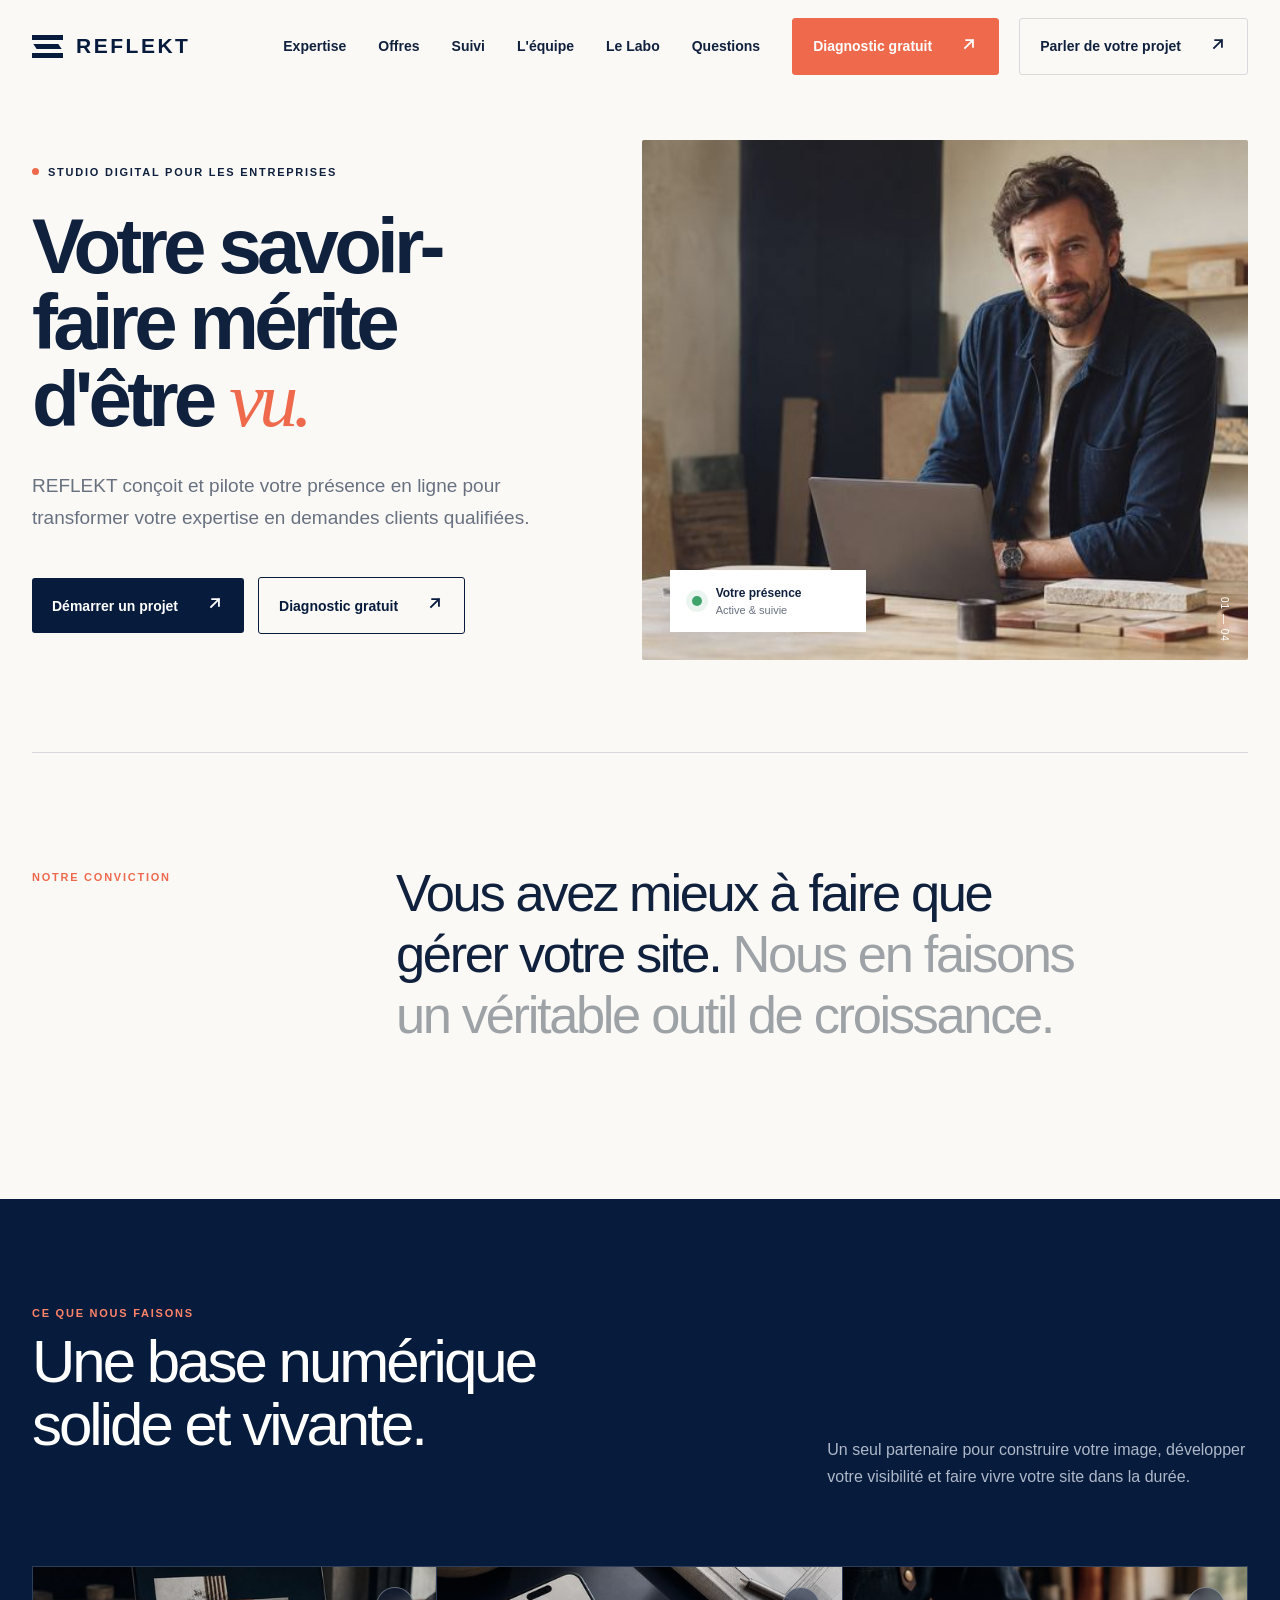
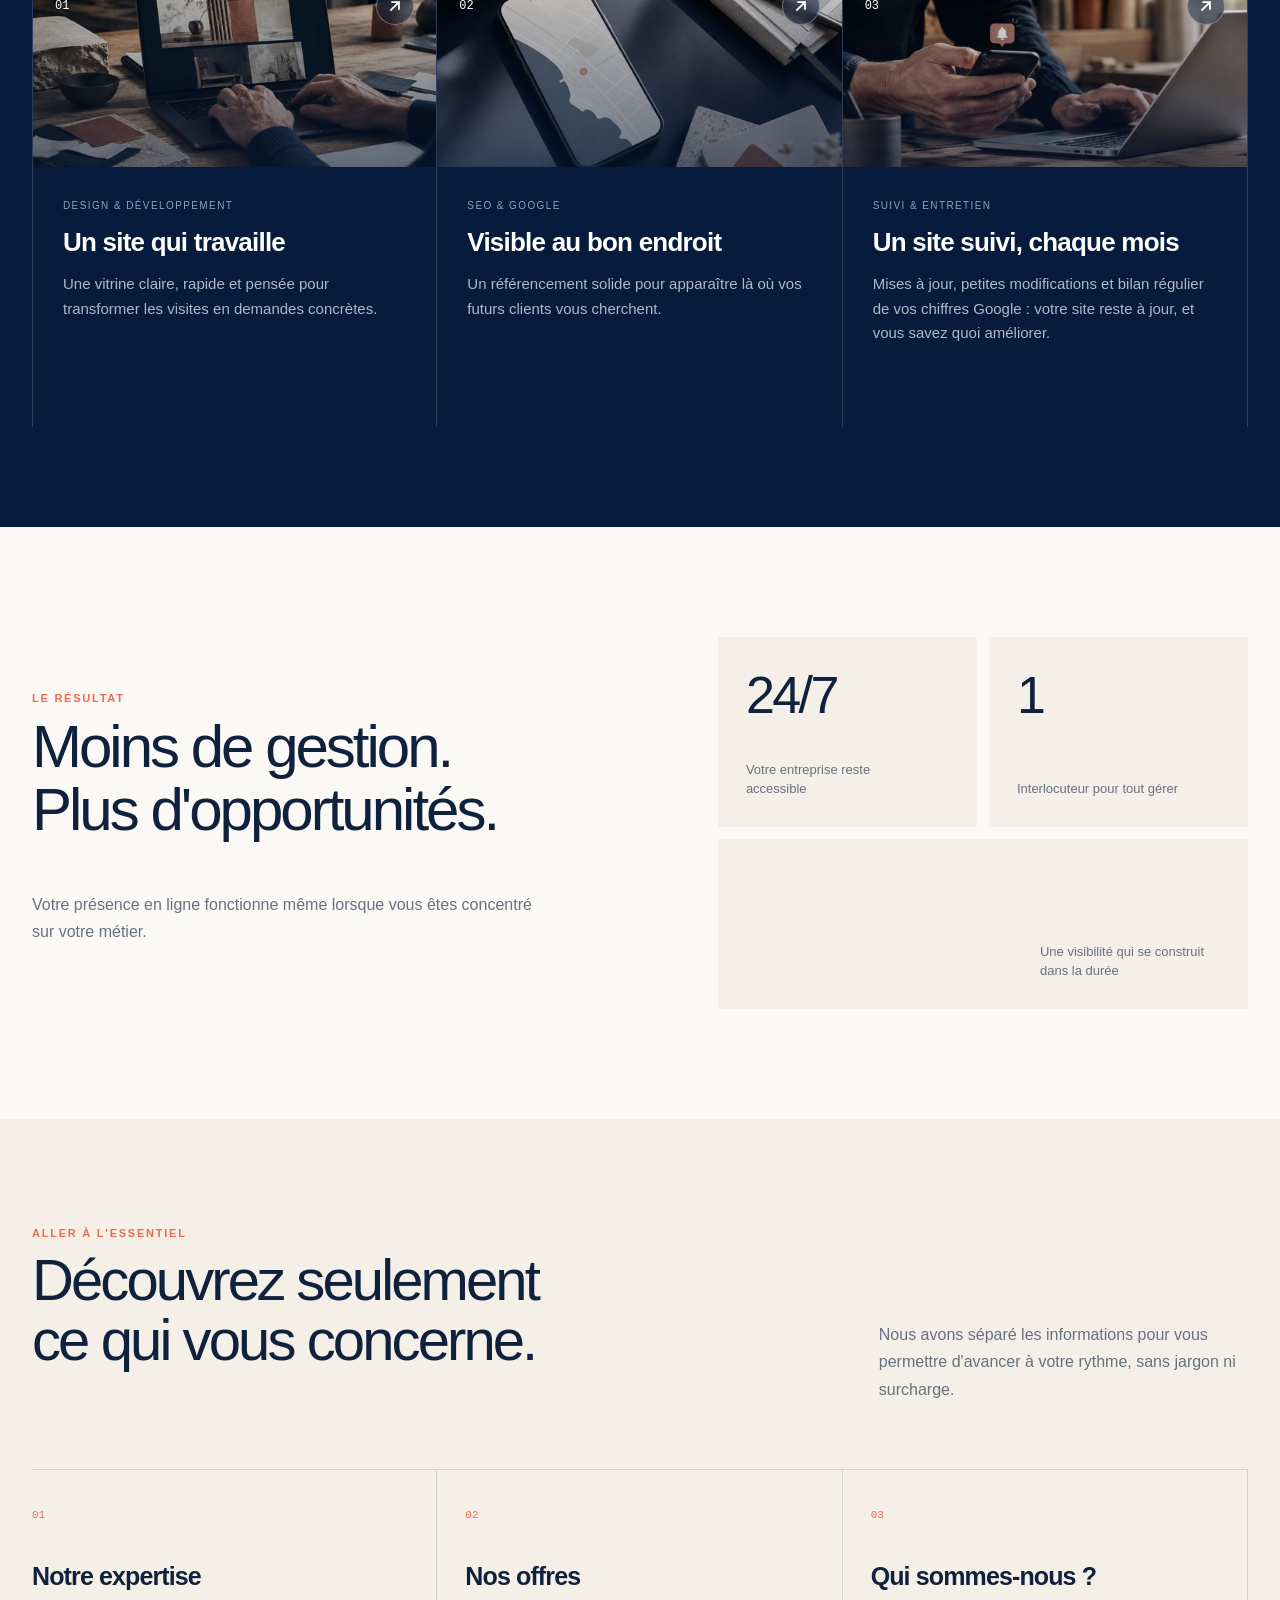
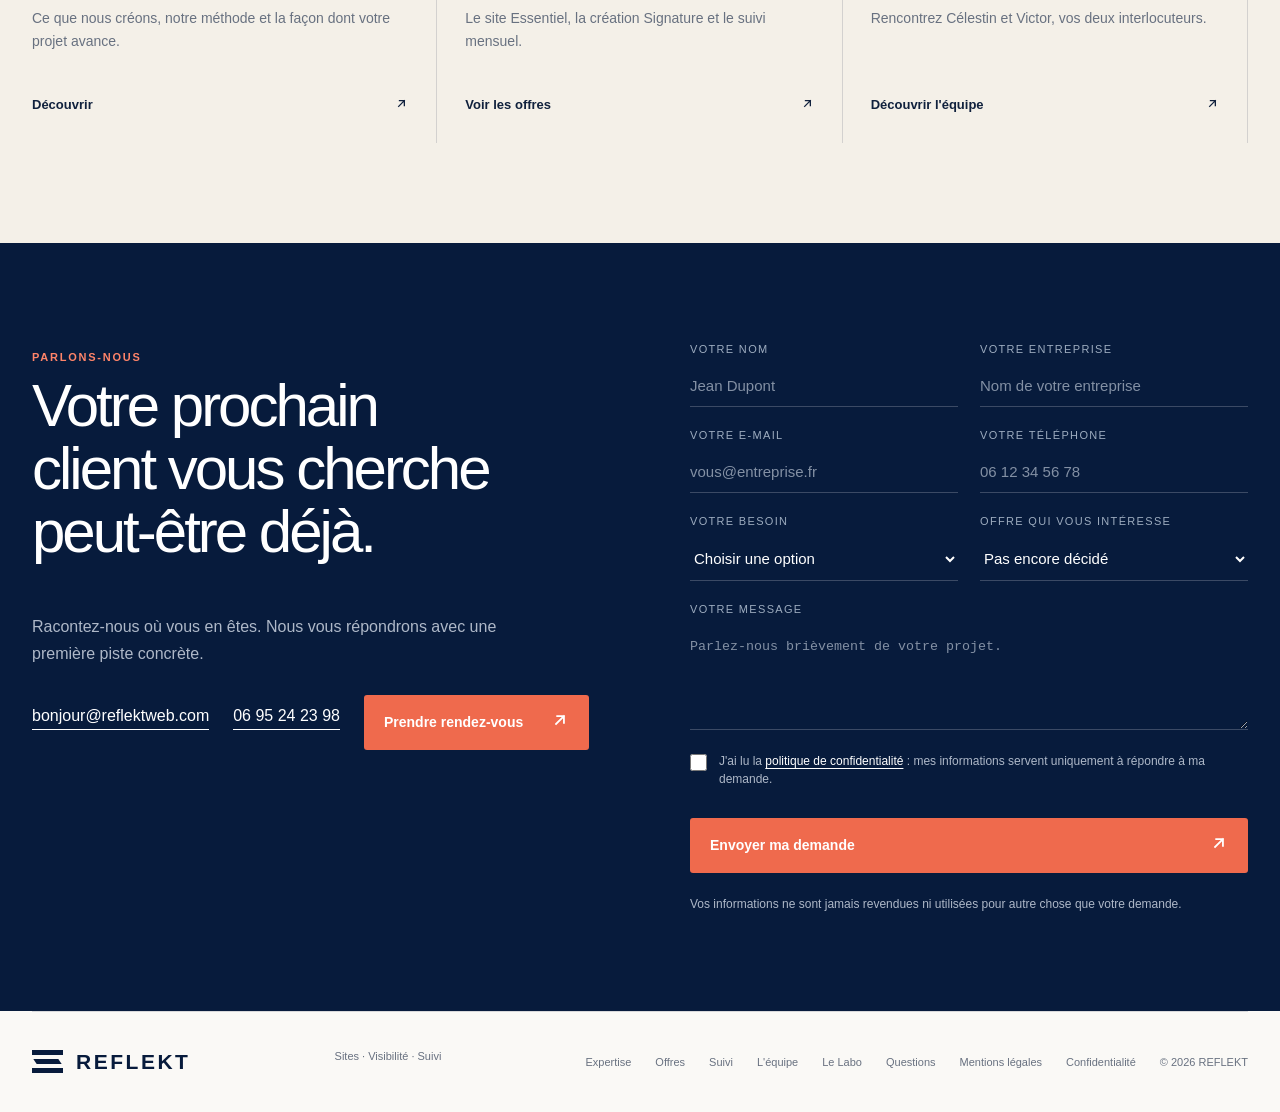
==== index.html @ f1081833 "Add files via upload" ====
<!doctype html>
<html lang="fr">
<head>
<meta charset="utf-8">
<meta name="viewport" content="width=device-width,initial-scale=1,viewport-fit=cover">
<title>Création de site internet et visibilité Google · Reflekt</title>
<meta name="description" content="Création de site internet près de Lyon et partout en France : un site clair, visible sur Google et suivi chaque mois par Reflekt.">
<meta name="robots" content="index, follow">
<link rel="canonical" href="https://reflektweb.com/">
<meta name="theme-color" content="#071b3c">
<link rel="icon" type="image/png" sizes="32x32" href="/favicon-32.png">
<link rel="icon" type="image/png" sizes="48x48" href="/favicon-48.png">
<link rel="icon" type="image/png" sizes="192x192" href="/favicon-192.png">
<link rel="shortcut icon" href="/favicon.ico">
<link rel="apple-touch-icon" sizes="180x180" href="/apple-touch-icon.png">
<meta property="og:type" content="website">
<meta property="og:site_name" content="Reflekt">
<meta property="og:locale" content="fr_FR">
<meta property="og:url" content="https://reflektweb.com/">
<meta property="og:title" content="Création de site internet et visibilité Google · Reflekt">
<meta property="og:description" content="Création de site internet près de Lyon et partout en France : un site clair, visible sur Google et suivi chaque mois par Reflekt.">
<meta name="twitter:card" content="summary">
<meta name="twitter:title" content="Création de site internet et visibilité Google · Reflekt">
<meta name="twitter:description" content="Création de site internet près de Lyon et partout en France : un site clair, visible sur Google et suivi chaque mois par Reflekt.">
<script type="application/ld+json">{"@context": "https://schema.org", "@type": "ProfessionalService", "@id": "https://reflektweb.com/#reflekt", "name": "Reflekt", "url": "https://reflektweb.com/", "email": "bonjour@reflektweb.com", "telephone": "+33 6 95 24 23 98", "description": "Création de site internet près de Lyon et partout en France : un site clair, visible sur Google et suivi chaque mois par Reflekt.", "inLanguage": "fr-FR", "areaServed": [{"@type": "City", "name": "Lyon"}, {"@type": "AdministrativeArea", "name": "Auvergne-Rhône-Alpes"}, {"@type": "Country", "name": "France"}], "founder": [{"@type": "Person", "name": "Célestin Guitard"}, {"@type": "Person", "name": "Victor Gosselin"}], "hasOfferCatalog": {"@type": "OfferCatalog", "name": "Offres Reflekt", "itemListElement": [{"@type": "Offer", "name": "Site Essentiel", "description": "Site vitrine jusqu'à 5 pages", "priceSpecification": {"@type": "PriceSpecification", "price": 990, "priceCurrency": "EUR", "valueAddedTaxIncluded": false}}, {"@type": "Offer", "name": "Site Signature", "description": "Site sur mesure, sur devis", "priceSpecification": {"@type": "PriceSpecification", "minPrice": 1200, "priceCurrency": "EUR", "valueAddedTaxIncluded": false}}, {"@type": "Offer", "name": "Suivi Technique", "priceSpecification": {"@type": "UnitPriceSpecification", "price": 39, "priceCurrency": "EUR", "unitText": "mois", "valueAddedTaxIncluded": false}}, {"@type": "Offer", "name": "Suivi Technique (annuel)", "priceSpecification": {"@type": "UnitPriceSpecification", "price": 360, "priceCurrency": "EUR", "unitText": "an", "valueAddedTaxIncluded": false}}, {"@type": "Offer", "name": "Suivi Pilotage", "priceSpecification": {"@type": "UnitPriceSpecification", "price": 89, "priceCurrency": "EUR", "unitText": "mois", "valueAddedTaxIncluded": false}}, {"@type": "Offer", "name": "Suivi Pilotage (annuel)", "priceSpecification": {"@type": "UnitPriceSpecification", "price": 900, "priceCurrency": "EUR", "unitText": "an", "valueAddedTaxIncluded": false}}, {"@type": "Offer", "name": "Suivi Croissance", "priceSpecification": {"@type": "UnitPriceSpecification", "price": 179, "priceCurrency": "EUR", "unitText": "mois", "valueAddedTaxIncluded": false}}, {"@type": "Offer", "name": "Suivi Croissance (annuel)", "priceSpecification": {"@type": "UnitPriceSpecification", "price": 1800, "priceCurrency": "EUR", "unitText": "an", "valueAddedTaxIncluded": false}}]}}</script>
<link rel="stylesheet" href="assets/site.css">
</head>
<body data-page="accueil">
<div id="app">
<nav class="nav shell entrance-nav" aria-label="Navigation principale">
  <a class="brand" href="/" aria-label="REFLEKT, accueil"><span class="brand-mark" aria-hidden="true"><i></i><i></i><i></i></span><span>REFLEKT</span></a>
  <button class="menu-button" id="menuBtn" aria-expanded="false" aria-label="Ouvrir le menu"><span></span><span></span></button>
  <div class="nav-links" id="navLinks">
    <a href="/expertise/" data-page="expertise">Expertise</a><a href="/offres/" data-page="offres">Offres</a><a href="/suivi/" data-page="suivi">Suivi</a><a href="/equipe/" data-page="equipe">L'équipe</a><a href="/labo/" data-page="labo">Le Labo</a><a href="/questions/" data-page="questions">Questions</a>
    <a href="/?offre=diagnostic&amp;depuis=accueil#contact" class="nav-cta nav-diag" data-page="accueil" data-scroll="contact" data-offer="diagnostic">Diagnostic gratuit <span><svg class="ico-arrow" viewBox="0 0 16 16" width="1em" height="1em" aria-hidden="true" focusable="false"><path d="M4.5 11.5L11.5 4.5M5.5 4.5h6v6" fill="none" stroke="currentColor" stroke-width="1.6" stroke-linecap="square"/></svg></span></a><a href="#contact" class="nav-cta" data-page="accueil" data-scroll="contact">Parler de votre projet <span><svg class="ico-arrow" viewBox="0 0 16 16" width="1em" height="1em" aria-hidden="true" focusable="false"><path d="M4.5 11.5L11.5 4.5M5.5 4.5h6v6" fill="none" stroke="currentColor" stroke-width="1.6" stroke-linecap="square"/></svg></span></a>
  </div>
</nav>

<main class="page active" id="page-accueil">
  <header class="hero shell entrance-hero" id="top">
    <div class="hero-copy"><p class="eyebrow"><span></span> Studio digital pour les entreprises</p><h1>Votre savoir-faire mérite d'être <em>vu.</em></h1><p class="hero-lead">REFLEKT conçoit et pilote votre présence en ligne pour transformer votre expertise en demandes clients qualifiées.</p><div class="hero-actions"><a href="#contact" class="button primary" data-page="accueil" data-scroll="contact">Démarrer un projet <span><svg class="ico-arrow" viewBox="0 0 16 16" width="1em" height="1em" aria-hidden="true" focusable="false"><path d="M4.5 11.5L11.5 4.5M5.5 4.5h6v6" fill="none" stroke="currentColor" stroke-width="1.6" stroke-linecap="square"/></svg></span></a><a href="/?offre=diagnostic&amp;depuis=accueil#contact" class="button outline-button diag-btn" data-page="accueil" data-scroll="contact" data-offer="diagnostic">Diagnostic gratuit <span><svg class="ico-arrow" viewBox="0 0 16 16" width="1em" height="1em" aria-hidden="true" focusable="false"><path d="M4.5 11.5L11.5 4.5M5.5 4.5h6v6" fill="none" stroke="currentColor" stroke-width="1.6" stroke-linecap="square"/></svg></span></a></div></div>
    <div class="hero-visual"><img fetchpriority="high" decoding="async" src="assets/img/entrepreneur-dans-son-atelier-accompagne-par-reflekt.jpg" alt="Entrepreneur dans son atelier, accompagné par REFLEKT"/><div class="hero-card"><span class="pulse"></span><div><b>Votre présence</b><small>Active &amp; suivie</small></div></div><div class="hero-index">01 — 04</div></div>
  </header>
  <section class="statement shell scroll-reveal"><p class="section-label">Notre conviction</p><h2>Vous avez mieux à faire que gérer votre site. <span>Nous en faisons un véritable outil de croissance.</span></h2></section>
  <section class="services scroll-reveal" id="services"><div class="shell"><div class="section-head"><div><p class="section-label light">Ce que nous faisons</p><h2>Une base numérique<br/>solide et vivante.</h2></div><p>Un seul partenaire pour construire votre image, développer votre visibilité et faire vivre votre site dans la durée.</p></div><div class="service-grid">
    <article class="service-card"><div class="service-image"><img loading="lazy" decoding="async" src="assets/img/conception-d-un-site-sur-mesure-dans-un-atelier.jpg" alt="Conception d'un site sur mesure dans un atelier"/><div class="service-top"><span>01</span><span class="round-arrow"><svg class="ico-arrow" viewBox="0 0 16 16" width="1em" height="1em" aria-hidden="true" focusable="false"><path d="M4.5 11.5L11.5 4.5M5.5 4.5h6v6" fill="none" stroke="currentColor" stroke-width="1.6" stroke-linecap="square"/></svg></span></div></div><div class="service-copy"><small>Design &amp; développement</small><h3>Un site qui travaille</h3><p>Une vitrine claire, rapide et pensée pour transformer les visites en demandes concrètes.</p></div></article>
    <article class="service-card"><div class="service-image"><img loading="lazy" decoding="async" src="assets/img/referencement-sur-google.jpg" alt="Référencement sur Google"/><div class="service-top"><span>02</span><span class="round-arrow"><svg class="ico-arrow" viewBox="0 0 16 16" width="1em" height="1em" aria-hidden="true" focusable="false"><path d="M4.5 11.5L11.5 4.5M5.5 4.5h6v6" fill="none" stroke="currentColor" stroke-width="1.6" stroke-linecap="square"/></svg></span></div></div><div class="service-copy"><small>SEO &amp; Google</small><h3>Visible au bon endroit</h3><p>Un référencement solide pour apparaître là où vos futurs clients vous cherchent.</p></div></article>
    <article class="service-card"><div class="service-image"><img loading="lazy" decoding="async" src="assets/img/notification-d-une-nouvelle-demande-client.jpg" alt="Notification d'une nouvelle demande client"/><div class="service-top"><span>03</span><span class="round-arrow"><svg class="ico-arrow" viewBox="0 0 16 16" width="1em" height="1em" aria-hidden="true" focusable="false"><path d="M4.5 11.5L11.5 4.5M5.5 4.5h6v6" fill="none" stroke="currentColor" stroke-width="1.6" stroke-linecap="square"/></svg></span></div></div><div class="service-copy"><small>Suivi &amp; entretien</small><h3>Un site suivi, chaque mois</h3><p>Mises à jour, petites modifications et bilan régulier de vos chiffres Google : votre site reste à jour, et vous savez quoi améliorer.</p></div></article>
  </div></div></section>
  <section class="proof shell scroll-reveal" id="proof"><div class="proof-main"><p class="section-label">Le résultat</p><h2>Moins de gestion. Plus d'opportunités.</h2><p>Votre présence en ligne fonctionne même lorsque vous êtes concentré sur votre métier.</p></div><div class="metric-grid"><div class="metric"><strong id="metricHours">0/7</strong><span>Votre entreprise reste accessible</span></div><div class="metric"><strong id="metricContact">0</strong><span>Interlocuteur pour tout gérer</span></div><div class="metric wide"><div class="mini-chart"><i></i><i></i><i></i><i></i><i></i></div><span>Une visibilité qui se construit dans la durée</span></div></div></section>
  <section class="home-paths scroll-reveal"><div class="shell"><div class="home-paths-head"><div><p class="section-label">Aller à l'essentiel</p><h2>Découvrez seulement<br/>ce qui vous concerne.</h2></div><p>Nous avons séparé les informations pour vous permettre d'avancer à votre rythme, sans jargon ni surcharge.</p></div><div class="path-grid">
    <a href="/expertise/" data-page="expertise"><span>01</span><h3>Notre expertise</h3><p>Ce que nous créons, notre méthode et la façon dont votre projet avance.</p><b>Découvrir <i><svg class="ico-arrow" viewBox="0 0 16 16" width="1em" height="1em" aria-hidden="true" focusable="false"><path d="M4.5 11.5L11.5 4.5M5.5 4.5h6v6" fill="none" stroke="currentColor" stroke-width="1.6" stroke-linecap="square"/></svg></i></b></a>
    <a href="/offres/" data-page="offres"><span>02</span><h3>Nos offres</h3><p>Le site Essentiel, la création Signature et le suivi mensuel.</p><b>Voir les offres <i><svg class="ico-arrow" viewBox="0 0 16 16" width="1em" height="1em" aria-hidden="true" focusable="false"><path d="M4.5 11.5L11.5 4.5M5.5 4.5h6v6" fill="none" stroke="currentColor" stroke-width="1.6" stroke-linecap="square"/></svg></i></b></a>
    <a href="/equipe/" data-page="equipe"><span>03</span><h3>Qui sommes-nous ?</h3><p>Rencontrez Célestin et Victor, vos deux interlocuteurs.</p><b>Découvrir l'équipe <i><svg class="ico-arrow" viewBox="0 0 16 16" width="1em" height="1em" aria-hidden="true" focusable="false"><path d="M4.5 11.5L11.5 4.5M5.5 4.5h6v6" fill="none" stroke="currentColor" stroke-width="1.6" stroke-linecap="square"/></svg></i></b></a>
  </div></div></section>
  <section class="contact scroll-reveal" id="contact"><div class="shell contact-grid"><div><p class="section-label light">Parlons-nous</p><h2>Votre prochain client vous cherche peut-être déjà.</h2><p>Racontez-nous où vous en êtes. Nous vous répondrons avec une première piste concrète.</p><div class="contact-links"><a href="mailto:bonjour@reflektweb.com">bonjour@reflektweb.com</a><a href="tel:+33695242398">06 95 24 23 98</a><a class="button coral rdv-cta" href="https://calendar.app.google/qxSsvn8tFy2BhCz48" target="_blank" rel="noopener noreferrer">Prendre rendez-vous <span><svg class="ico-arrow" viewBox="0 0 16 16" width="1em" height="1em" aria-hidden="true" focusable="false"><path d="M4.5 11.5L11.5 4.5M5.5 4.5h6v6" fill="none" stroke="currentColor" stroke-width="1.6" stroke-linecap="square"/></svg></span></a></div></div><div id="contactFormWrap"><form id="contactForm"><p class="offer-picked" id="offerPicked" hidden></p><label>Votre nom<input required name="name" autocomplete="name" placeholder="Jean Dupont"/></label><label>Votre entreprise<input required name="company" autocomplete="organization" placeholder="Nom de votre entreprise"/></label><label>Votre e-mail<input required type="email" name="email" autocomplete="email" placeholder="vous@entreprise.fr"/></label><label>Votre téléphone<input required type="tel" name="phone" autocomplete="tel" placeholder="06 12 34 56 78"/></label><label>Votre besoin<select required name="need"><option value="" disabled selected>Choisir une option</option><option>Diagnostic gratuit de ma visibilité</option><option>Créer mon site</option><option>Améliorer ma visibilité et faire suivre mon site</option><option>Repenser l'ensemble</option></select></label><label>Offre qui vous intéresse<select name="offer" id="offerSelect"><option value="">Pas encore décidé</option><optgroup label="Gratuit"><option value="diagnostic">Diagnostic gratuit de visibilité</option></optgroup><optgroup label="Création de site"><option value="essentiel">Site Essentiel · 990 € HT</option><option value="signature">Site Signature · sur devis</option></optgroup><optgroup label="Suivi mensuel"><option value="technique">Suivi Technique · 30 € HT/mois en annuel ou 39 €/mois</option><option value="pilotage">Suivi Pilotage · 75 € HT/mois en annuel ou 89 €/mois</option><option value="croissance">Suivi Croissance · 150 € HT/mois en annuel ou 179 €/mois</option></optgroup></select></label><input type="hidden" name="offer_clicked" id="offerClicked" value=""/><input type="hidden" name="offer_clicked_page" id="offerClickedPage" value=""/><input type="hidden" name="offer_source" id="offerSource" value="aucune"/><label class="message-field">Votre message<textarea required name="message" rows="4" placeholder="Parlez-nous brièvement de votre projet."></textarea></label><label class="hp-field" aria-hidden="true">Ne pas remplir<input type="text" name="website" tabindex="-1" autocomplete="off"/></label><label class="consent-field"><input required type="checkbox" name="consent" value="accepted"/><span>J'ai lu la <a href="/confidentialite/" data-page="confidentialite">politique de confidentialité</a> : mes informations servent uniquement à répondre à ma demande.</span></label><p class="form-error" id="formError" role="alert" hidden></p><button class="button coral" type="submit">Envoyer ma demande <span><svg class="ico-arrow" viewBox="0 0 16 16" width="1em" height="1em" aria-hidden="true" focusable="false"><path d="M4.5 11.5L11.5 4.5M5.5 4.5h6v6" fill="none" stroke="currentColor" stroke-width="1.6" stroke-linecap="square"/></svg></span></button><p class="form-privacy">Vos informations ne sont jamais revendues ni utilisées pour autre chose que votre demande.</p></form></div></div></section>
</main>

<footer class="footer shell">
  <a class="brand" href="/" style="cursor:pointer"><span class="brand-mark" aria-hidden="true"><i></i><i></i><i></i></span><span>REFLEKT</span></a>
  <p>Sites · Visibilité · Suivi</p>
  <div><a href="/expertise/" data-page="expertise">Expertise</a><a href="/offres/" data-page="offres">Offres</a><a href="/suivi/" data-page="suivi">Suivi</a><a href="/equipe/" data-page="equipe">L'équipe</a><a href="/labo/" data-page="labo">Le Labo</a><a href="/questions/" data-page="questions">Questions</a><a href="/mentions-legales/" data-page="mentions">Mentions légales</a><a href="/confidentialite/" data-page="confidentialite">Confidentialité</a><span>© 2026 REFLEKT</span></div>
</footer>
</div>
<script src="assets/site.js" defer></script>
</body>
</html>
---- assets/site.css ----
:root{--navy:#071b3c;--navy2:#0b244d;--ink:#10213d;--cream:#f4f0e8;--paper:#faf9f6;--coral:#ef6a4d;--line:rgba(7,27,60,.14);--muted:#687180}
*{box-sizing:border-box}
html{scroll-behavior:smooth}
body{margin:0;background:var(--paper);color:var(--ink);font-family:Arial,Helvetica,sans-serif}
a{color:inherit;text-decoration:none}
.shell{width:min(1240px,calc(100% - 64px));margin-inline:auto}
.page{display:none}
.page.active{display:block;animation:page-in .5s ease both}
@keyframes page-in{from{opacity:0}to{opacity:1}}
@keyframes soft-in{from{opacity:0;transform:translateY(18px)}to{opacity:1;transform:none}}

.nav{height:92px;display:flex;align-items:center;justify-content:space-between;position:relative;z-index:20;background:var(--paper)}
.brand{display:flex;align-items:center;gap:13px;font-size:21px;font-weight:700;letter-spacing:.12em;cursor:pointer;border:0;background:none;padding:0;font-family:inherit;color:var(--navy)}
.brand-mark{width:31px;height:28px;display:flex;flex-direction:column;gap:4px;justify-content:center}
.brand-mark i{height:5px;background:var(--navy);display:block;font-style:normal}
.brand-mark i:nth-child(2){width:82%;margin-left:9%;transform:skewX(34deg)}
.nav-links{display:flex;align-items:center;gap:32px;font-size:14px;font-weight:600}
.nav-links>a:not(.nav-cta){transition:opacity .2s;cursor:pointer}
.nav-links>a:not(.nav-cta):hover{opacity:.5}
.nav-links>a.current{opacity:.4}
.nav-cta,.button{display:inline-flex;align-items:center;justify-content:space-between;gap:28px;padding:16px 20px;border-radius:3px;cursor:pointer;border:0;font-family:inherit}
.nav-cta{border:1px solid var(--line)}
.nav-cta span,.button span{font-size:18px}
.menu-button{display:none;border:0;background:none;padding:10px;cursor:pointer}
.menu-button span{display:block;width:24px;height:2px;background:var(--navy);margin:5px}

.hero{min-height:640px;display:grid;grid-template-columns:.94fr 1.06fr;gap:72px;align-items:center;padding-block:48px 92px}
.eyebrow,.section-label{text-transform:uppercase;letter-spacing:.16em;font-size:11px;font-weight:700}
.eyebrow{display:flex;align-items:center;gap:9px}
.eyebrow span{display:block;width:7px;height:7px;border-radius:50%;background:var(--coral)}
h1,h2,h3,p{margin-top:0}
h1{font-size:clamp(46px,6.1vw,92px);line-height:.98;letter-spacing:-.062em;font-weight:550;margin:30px 0 32px;max-width:720px;text-wrap:balance}
h1 em{color:var(--coral);font-family:Georgia,serif;font-weight:400;font-style:italic}
.hero-lead{max-width:560px;font-size:19px;line-height:1.65;color:var(--muted)}
.hero-actions{display:flex;align-items:center;gap:36px;margin-top:44px;flex-wrap:wrap}
.button{font-weight:700;font-size:14px}
.primary{background:var(--navy);color:white;min-width:200px}
.primary:hover{background:var(--navy2)}
.text-link{font-weight:700;font-size:14px;border-bottom:1px solid var(--ink);padding-bottom:5px;cursor:pointer}
.text-link span{margin-left:8px}
.hero-visual{height:520px;position:relative;overflow:hidden;background:#ddd;border-radius:2px}
.hero-visual>img{position:absolute;inset:0;width:100%;height:100%;object-fit:cover;object-position:72% center}
.hero-visual:after{content:"";position:absolute;inset:0;background:linear-gradient(90deg,rgba(7,27,60,.08),transparent 40%)}
.hero-card{position:absolute;z-index:2;bottom:28px;left:28px;background:white;padding:16px 22px;display:flex;align-items:center;gap:14px;min-width:196px;box-shadow:0 10px 40px #071b3c1c}
.pulse{width:10px;height:10px;background:#3fa36c;border-radius:50%;box-shadow:0 0 0 6px #3fa36c1b;display:inline-block;animation:pulse-ring 2s ease-out infinite}
.hero-card div{display:flex;flex-direction:column;gap:4px}
.hero-card b{font-size:12px}
.hero-card small{font-size:11px;color:var(--muted)}
.hero-index{position:absolute;z-index:2;right:18px;bottom:18px;color:white;font-size:10px;letter-spacing:.1em;writing-mode:vertical-rl}
@keyframes pulse-ring{50%{box-shadow:0 0 0 10px #3fa36c0a}}

.entrance-hero .hero-copy>*{opacity:0;transform:translateY(28px);animation:hero-rise .8s cubic-bezier(.2,.8,.2,1) forwards}
.entrance-hero .hero-copy>*:nth-child(1){animation-delay:.08s}
.entrance-hero .hero-copy>*:nth-child(2){animation-delay:.2s}
.entrance-hero .hero-copy>*:nth-child(3){animation-delay:.34s}
.entrance-hero .hero-copy>*:nth-child(4){animation-delay:.46s}
.entrance-hero .hero-visual{opacity:0;transform:translateX(38px);animation:hero-visual-in 1s cubic-bezier(.2,.8,.2,1) .22s forwards}
@keyframes hero-rise{to{opacity:1;transform:none}}
@keyframes hero-visual-in{to{opacity:1;transform:none}}
.button span,.nav-cta span{transition:transform .25s ease}
.button:hover span,.nav-cta:hover span{transform:translate(3px,-3px)}

.statement{padding-block:110px;display:grid;grid-template-columns:1fr 3fr;gap:80px;border-top:1px solid var(--line)}
.section-label{color:var(--coral);padding-top:8px}
.statement h2{font-size:clamp(30px,4.1vw,54px);line-height:1.16;letter-spacing:-.045em;font-weight:500;max-width:940px;text-wrap:balance}
.statement h2 span{color:#9da2a7}
.scroll-reveal>*{animation:soft-in .6s cubic-bezier(.2,.8,.2,1) both}

.services{background:var(--navy);color:white;padding:100px 0}
.section-head{display:grid;grid-template-columns:1.7fr 1fr;align-items:end;gap:80px;margin-bottom:60px}
.section-head h2,.proof h2,.offer h2,.contact h2{font-size:clamp(36px,5vw,60px);line-height:1.05;letter-spacing:-.05em;font-weight:500;text-wrap:balance}
.section-head>p{color:#aeb8c8;line-height:1.7;max-width:420px}
.light{color:#ff8469}
.service-grid{display:grid;grid-template-columns:repeat(3,1fr);border-top:1px solid #ffffff27}
.service-card{min-height:460px;border-right:1px solid #ffffff27;display:flex;flex-direction:column;transition:background .3s,transform .3s;overflow:hidden}
.service-card:first-child{border-left:1px solid #ffffff27}
.service-card:hover{background:#102d58;transform:translateY(-5px)}
.service-image{position:relative;height:200px;overflow:hidden;background:#0b244d}
.service-image:after{content:"";position:absolute;inset:0;background:linear-gradient(180deg,rgba(7,27,60,.06),rgba(7,27,60,.56))}
.service-image img{width:100%;height:100%;display:block;object-fit:cover;filter:saturate(.82);transition:transform .6s ease,filter .4s ease}
.service-card:hover .service-image img{transform:scale(1.045);filter:saturate(1)}
.service-top{position:absolute;z-index:2;inset:20px 22px auto;display:flex;justify-content:space-between;align-items:center;color:white;font:12px monospace}
.round-arrow{background:rgba(7,27,60,.44);backdrop-filter:blur(8px);border:1px solid #ffffff55;border-radius:50%;width:38px;height:38px;display:grid;place-items:center;color:white;font-size:18px}
.service-copy{padding:28px 30px 32px}
.service-card small{text-transform:uppercase;letter-spacing:.14em;color:#91a1b9;font-size:10px}
.service-card h3{font-size:26px;margin:14px 0;letter-spacing:-.03em}
.service-card p{color:#aeb8c8;line-height:1.65;font-size:15px;margin-bottom:0}

.proof{padding-block:110px;display:grid;grid-template-columns:1.05fr .95fr;gap:100px;align-items:center;position:relative}
.proof h2{max-width:520px;text-wrap:balance}
.proof-main>p:last-child{color:var(--muted);line-height:1.7;max-width:500px}
.metric-grid{display:grid;grid-template-columns:1fr 1fr;gap:12px}
.metric{background:var(--cream);min-height:190px;padding:28px;display:flex;flex-direction:column;justify-content:space-between;position:relative;overflow:hidden;transition:transform .35s ease,box-shadow .35s ease}
.metric:hover{transform:translateY(-7px);box-shadow:0 20px 50px rgba(7,27,60,.12)}
.metric strong{font-size:52px;letter-spacing:-.05em;font-weight:500;font-variant-numeric:tabular-nums}
.metric span{font-size:13px;line-height:1.5;color:var(--muted);max-width:180px}
.metric.wide{grid-column:1/-1;min-height:170px;flex-direction:row;align-items:end}
.mini-chart{height:80px;display:flex;align-items:end;gap:7px}
.mini-chart i{width:18px;background:var(--navy);display:block;font-style:normal}
.mini-chart i:nth-child(1){height:24%}
.mini-chart i:nth-child(2){height:42%}
.mini-chart i:nth-child(3){height:38%}
.mini-chart i:nth-child(4){height:66%}
.mini-chart i:nth-child(5){height:100%;background:var(--coral)}

.offer{padding-block:110px;display:grid;grid-template-columns:1.2fr .8fr;gap:100px;align-items:center}
.offer-copy>p:not(.section-label){color:var(--muted);font-size:18px;line-height:1.65;max-width:580px}
.offer ul{list-style:none;padding:0;margin:32px 0 0;display:grid;grid-template-columns:1fr 1fr;gap:14px}
.offer li:before{content:"\2713";color:var(--coral);margin-right:10px}
.pricing-card{background:var(--navy);color:white;padding:38px}
.price-head{display:flex;flex-direction:column;gap:7px;border-bottom:1px solid #ffffff2a;padding-bottom:22px}
.price-head span{font-size:20px;font-weight:700}
.price-head small,.price small{color:#9dacbf}
.price{padding:30px 0;display:flex;flex-direction:column;gap:6px}
.price strong{font-size:64px;letter-spacing:-.07em;font-weight:500}
.price sup{font-size:26px;margin-left:4px}
.full{width:100%;background:white;color:var(--navy)}
.micro{text-align:center;font-size:11px;color:#9dacbf;margin:15px 0 0}

.contact{background:var(--navy);color:white;padding:100px 0}
.contact-grid{display:grid;grid-template-columns:1fr 1fr;gap:100px}
.contact-grid>div>p:not(.section-label){color:#aeb8c8;line-height:1.7;max-width:520px}
.contact-links{display:flex;flex-wrap:wrap;align-items:center;gap:24px;margin-top:20px}
.contact-links>a{display:inline-block;border-bottom:1px solid white;padding-bottom:4px}
.contact-links>a.rdv-cta{display:inline-flex;border-bottom:0;padding:16px 20px}
.contact form{display:grid;grid-template-columns:1fr 1fr;gap:22px}
.contact label{display:flex;flex-direction:column;gap:10px;font-size:11px;text-transform:uppercase;letter-spacing:.12em;color:#9dacbf}
.contact input,.contact select{border:0;border-bottom:1px solid #ffffff35;background:transparent;color:white;padding:12px 0;font-size:15px;outline:none;border-radius:0;font-family:inherit;width:100%}
.contact input:focus,.contact select:focus{border-color:var(--coral)}
.contact input::placeholder{color:#8390a4}
.contact option{color:var(--ink)}
.contact textarea{border:0;border-bottom:1px solid #ffffff35;background:transparent;color:white;padding:12px 0;font:15px inherit;outline:none;border-radius:0;resize:vertical;line-height:1.5;width:100%}
.contact textarea:focus{border-color:var(--coral)}
.contact textarea::placeholder{color:#8390a4}
.message-field,.consent-field,.form-error{grid-column:1/-1}
.contact .consent-field{display:flex;flex-direction:row;align-items:flex-start;gap:12px;text-transform:none;letter-spacing:0;line-height:1.5}
.contact .consent-field input{width:17px;height:17px;margin:2px 0 0;accent-color:var(--coral);flex:0 0 auto}
.contact .consent-field span{font-size:12px;color:#aeb8c8}
.offer-picked{grid-column:1/-1;margin:0;padding:12px 16px;border-left:2px solid var(--coral);background:#ef6a4d1a;color:#dfe5ee;font-size:13px;line-height:1.5}
.offer-picked b{color:white}
.contact optgroup{color:var(--ink)}
.contact select.just-filled{border-color:var(--coral)}
.hp-field{position:absolute!important;left:-10000px!important;width:1px;height:1px;overflow:hidden}
.form-error[hidden]{display:none}
.form-error{color:#ff9c87;font-size:13px;line-height:1.5;margin:0}
.coral{background:var(--coral);color:white;margin-top:8px;grid-column:1/-1}
.coral:disabled{opacity:.65;cursor:wait}
.success{background:#102d58;padding:46px}
.success>span{width:45px;height:45px;border-radius:50%;display:grid;place-items:center;background:var(--coral);font-size:20px}
.success h3{font-size:26px;margin-top:22px}
.success button{border:0;background:none;color:white;border-bottom:1px solid white;padding:0 0 5px;cursor:pointer;font-family:inherit;font-size:14px}

.footer{height:auto;padding-block:36px;display:flex;align-items:center;justify-content:space-between;flex-wrap:wrap;gap:20px;border-top:1px solid var(--line)}
.footer p,.footer div{font-size:11px;color:var(--muted)}
.footer div{display:flex;gap:24px;align-items:center}
.footer div>a:hover{opacity:.6}
.footer div{flex-wrap:wrap}[data-page]{cursor:pointer}
.contact .consent-field span a{color:#fff;text-decoration:underline;text-underline-offset:3px}.form-privacy{grid-column:1/-1;margin:2px 0 0;font-size:12px;color:#aeb8c8}.form-privacy a{color:#fff;text-decoration:underline;text-underline-offset:3px}
.legal-hero{padding:90px 0 30px}.legal-hero h1{font-size:clamp(38px,5vw,64px);margin:22px 0 14px}.legal-date{color:var(--muted);font-size:13px;margin:0}
.legal>*{max-width:820px}.legal{padding-bottom:110px;color:var(--ink);font-size:15.5px;line-height:1.7}
.legal section{padding:26px 0;border-top:1px solid var(--line)}.legal h2{font-size:21px;line-height:1.3;letter-spacing:-.02em;margin:0 0 10px;color:var(--navy)}
.legal h3{font-size:15.5px;margin:18px 0 4px;color:var(--navy)}.legal p{margin:0 0 10px}.legal ul{margin:6px 0 10px;padding-left:20px}.legal li{margin:4px 0}
.legal a{color:var(--navy);text-decoration:underline;text-underline-offset:3px;text-decoration-color:var(--coral)}
.legal-lead{font-size:17px;color:var(--navy);margin:0 0 20px!important}
.legal mark.todo{background:#fff1b8;color:#6b4e00;padding:1px 4px;border-radius:3px;font-size:.92em}
@media(max-width:700px){.legal-hero{padding:60px 0 20px}.legal{font-size:15px}}

.home-paths{background:var(--cream);padding:100px 0}
.home-paths-head{display:grid;grid-template-columns:1.35fr .65fr;gap:80px;align-items:end;margin-bottom:50px}
.home-paths-head h2{font-size:clamp(34px,4.6vw,58px);line-height:1.04;letter-spacing:-.05em;font-weight:500;text-wrap:balance}
.home-paths-head>p{color:var(--muted);line-height:1.7}
.path-grid{display:grid;grid-template-columns:repeat(3,1fr);border-top:1px solid var(--line)}
.path-grid>a{padding:34px 28px 30px 0;border-right:1px solid var(--line);transition:transform .3s;cursor:pointer}
.path-grid>a+a{padding-left:28px}
.path-grid>a:hover{transform:translateY(-5px)}
.path-grid span{font:11px monospace;color:var(--coral)}
.path-grid h3{font-size:25px;margin:40px 0 16px;letter-spacing:-.035em}
.path-grid p{min-height:66px;color:var(--muted);line-height:1.65;font-size:14px}
.path-grid b{display:flex;justify-content:space-between;align-items:center;margin-top:24px;font-size:13px}

.inner-hero{padding:70px 0 90px;text-align:center}
.inner-hero .eyebrow{justify-content:center}
.inner-hero h1{max-width:900px;margin:30px auto 32px}
.inner-hero>p:last-child{max-width:680px;margin:auto;color:var(--muted);font-size:18px;line-height:1.7}

.expertise-list{padding-bottom:100px}
.expertise-list article{display:grid;grid-template-columns:70px 1.1fr .8fr;gap:40px;padding:42px 0;border-top:1px solid var(--line);align-items:start}
.expertise-number{font:11px monospace;color:var(--coral)}
.expertise-list h2{font-size:32px;letter-spacing:-.04em;margin-bottom:14px}
.expertise-list p{color:var(--muted);line-height:1.7;max-width:580px}
.expertise-list ul{list-style:none;margin:0;padding:0;display:grid;gap:12px}
.expertise-list li{font-size:13px;border-bottom:1px solid var(--line);padding-bottom:12px}
.expertise-list li:before{content:"\2713";color:var(--coral);margin-right:10px}
.process-band,.offer-reassurance{background:var(--navy);color:white;padding:95px 0}
.process-band>.shell{display:grid;grid-template-columns:1fr 1fr;gap:100px}
.process-band ol{list-style:none;margin:0;padding:0;border-top:1px solid #ffffff2a}
.process-band li{display:grid;grid-template-columns:44px 1fr;gap:18px;padding:26px 0;border-bottom:1px solid #ffffff2a}
.process-band li>span{font:11px monospace;color:var(--coral)}
.process-band b{font-size:19px}
.process-band li p{color:#aeb8c8;margin:6px 0 0}
.inner-cta{padding:90px 0;display:flex;align-items:end;justify-content:space-between;gap:50px;flex-wrap:wrap}
.inner-cta h2{max-width:760px;margin-bottom:0;font-size:clamp(32px,4vw,50px);letter-spacing:-.045em;font-weight:500}
.offers-detail{padding-top:0}
.offer-reassurance>.shell{display:grid;grid-template-columns:.45fr 1.1fr .65fr;gap:55px;align-items:start}
.offer-reassurance h2{font-size:clamp(32px,4vw,46px);line-height:1.1;letter-spacing:-.04em;font-weight:500}
.offer-reassurance p:last-child{color:#aeb8c8;line-height:1.7}

.offer-packages{display:block}
.offer-packages .offer-copy{display:grid;grid-template-columns:1.1fr 1.25fr .8fr;gap:50px;align-items:end;margin-bottom:55px}
.offer-packages .offer-copy>p:last-child{font-size:16px;margin:0}
.pricing-grid{display:grid;grid-template-columns:repeat(3,1fr);gap:14px;align-items:stretch}
.offer-packages .pricing-card{background:var(--cream);color:var(--ink);padding:32px;display:flex;flex-direction:column;min-height:600px;border:1px solid transparent;position:relative}
.offer-packages .pricing-card.featured{background:var(--navy);color:white;transform:translateY(-14px);box-shadow:0 24px 60px rgba(7,27,60,.16)}
.offer-packages .price-head{border-color:var(--line);min-height:78px}
.offer-packages .featured .price-head{border-color:#ffffff2a}
.offer-packages .price{min-height:135px;justify-content:center}
.offer-packages .price strong{font-size:50px;line-height:1;letter-spacing:-.055em}
.offer-packages .price sup{font-size:17px;letter-spacing:-.02em}
.offer-packages ul{display:flex;flex-direction:column;gap:14px;margin:4px 0 30px;padding:22px 0 0;border-top:1px solid var(--line);flex:1}
.offer-packages .featured ul{border-color:#ffffff2a}
.offer-packages li{font-size:13px;line-height:1.45}
.offer-packages li:before{content:"\2713";color:var(--coral);margin-right:9px}
.outline-button{border:1px solid var(--navy);color:var(--navy);background:transparent}
.outline-button:hover{background:var(--navy);color:white}
.popular{align-self:flex-start;background:var(--coral);color:white;padding:7px 10px;margin:0 0 20px;text-transform:uppercase;letter-spacing:.12em;font-size:9px;font-weight:700;display:inline-block}
.offer-group-head{display:grid;grid-template-columns:1.1fr .9fr;gap:80px;align-items:end;margin-bottom:46px}
.offer-group-head h2{font-size:clamp(30px,3.8vw,46px);line-height:1.08;letter-spacing:-.045em;font-weight:500;margin:0;text-wrap:balance}
.offer-group-head>p{color:var(--muted);line-height:1.7;margin:0;max-width:460px}
.pricing-grid.two{grid-template-columns:repeat(2,1fr)}
.pricing-grid.two .pricing-card{min-height:540px}
.offer-follow{background:var(--cream);padding-block:100px}
.follow-mini{display:grid;grid-template-columns:repeat(3,1fr);gap:14px}
.follow-mini article{background:white;padding:30px;display:flex;flex-direction:column;gap:12px;position:relative;min-width:0}
.follow-mini article.featured{background:var(--navy);color:white}
.follow-mini-name{margin:0;font-size:24px;font-weight:700;letter-spacing:-.03em}
.follow-mini-price{margin:0;font-size:13px;color:var(--muted)}
.follow-mini-price strong{font-size:34px;font-weight:500;letter-spacing:-.05em;color:var(--ink);margin-right:6px;font-variant-numeric:tabular-nums}
.follow-mini article>p:nth-of-type(3){margin:0 0 6px;color:var(--muted);line-height:1.6;font-size:14px;flex:1}
.follow-mini .featured .follow-mini-price,.follow-mini .featured>p:nth-of-type(3){color:#aeb8c8}
.follow-mini .featured .follow-mini-price strong{color:white}
.follow-mini .text-link{align-self:flex-start}
.follow-mini .featured .text-link{border-color:white}
.follow-mini-tag{position:absolute;top:0;right:0;background:var(--coral);color:white;padding:7px 10px;text-transform:uppercase;letter-spacing:.12em;font-size:9px;font-weight:700}
.follow-mini-more{margin-top:28px}
@media(max-width:900px){.offer-group-head{grid-template-columns:1fr;gap:16px;margin-bottom:34px}.pricing-grid.two,.follow-mini{grid-template-columns:1fr}.pricing-grid.two .pricing-card{min-height:0}.offer-follow{padding-block:70px}}
.offer-note{text-align:center;color:var(--muted);font-size:11px;margin:26px 0 0}

.follow-hero{padding:70px 0 85px;max-width:900px;text-align:center;margin-inline:auto}
.follow-hero .eyebrow{justify-content:center}
.follow-hero h1{max-width:900px;margin:30px auto 32px}
.follow-hero>p:last-child{max-width:640px;margin:auto;color:var(--muted);font-size:18px;line-height:1.7}
.follow-plans{display:grid;grid-template-columns:repeat(3,1fr);gap:14px;padding-bottom:100px;align-items:stretch}
.follow-card{background:var(--cream);padding:32px;display:flex;flex-direction:column;position:relative;min-height:660px}
.follow-card.featured{background:var(--navy);color:white;box-shadow:0 25px 60px #071b3c24}
.follow-popular{position:absolute;top:0;right:0;background:var(--coral);color:white;padding:9px 12px;text-transform:uppercase;letter-spacing:.12em;font-size:9px;font-weight:700}
.follow-card-head{display:flex;justify-content:space-between;align-items:center;border-bottom:1px solid var(--line);padding-bottom:18px}
.featured .follow-card-head{border-color:#ffffff2a}
.follow-card-head span{font:11px monospace;color:var(--coral)}
.follow-card-head p{margin:0;text-transform:uppercase;letter-spacing:.13em;font-size:9px;color:var(--muted)}
.featured .follow-card-head p{color:#9dacbf}
.follow-card h2{font-size:36px;letter-spacing:-.045em;margin:26px 0 12px}
.follow-description{color:var(--muted);line-height:1.6;min-height:70px}
.featured .follow-description{color:#aeb8c8}
.follow-price{display:flex;align-items:end;gap:12px;padding:20px 0}
.follow-price strong{font-size:56px;font-weight:500;letter-spacing:-.06em;line-height:1}
.follow-price sup{font-size:22px}
.follow-price span{font-size:12px;color:var(--muted);padding-bottom:6px}
.follow-price strong small{font-size:26px;letter-spacing:-.03em}
.follow-alt{margin:-8px 0 18px;font-size:12.5px;line-height:1.55;color:var(--muted)}
.follow-alt b{color:inherit;font-weight:600}
.follow-card.featured .follow-alt,.follow-card.featured .follow-price span{color:#aeb8c8}
.follow-gift{display:inline-block;background:var(--coral);color:white;font-size:10px;font-weight:700;letter-spacing:.08em;text-transform:uppercase;padding:3px 7px;margin-right:4px}
.follow-terms{font-size:13px;color:var(--muted);margin-top:18px;margin-bottom:0}
.follow-mini-alt{margin:-8px 0 0;font-size:12px;color:var(--muted)}
.follow-mini article.featured .follow-mini-alt{color:#aeb8c8}
.follow-card ul{list-style:none;padding:22px 0;margin:0 0 28px;border-top:1px solid var(--line);display:flex;flex-direction:column;gap:14px;flex:1}
.featured ul{border-color:#ffffff2a}
.follow-card li{font-size:13px;line-height:1.45}
.follow-card li b{font-weight:700}
.follow-card li:before{content:"\2713";color:var(--coral);margin-right:9px}
.follow-compare{padding-bottom:100px}
.cmp-wrap{overflow-x:auto;-webkit-overflow-scrolling:touch;position:relative}
.cmp{width:100%;min-width:560px;border-collapse:collapse;font-size:14px}
.cmp th,.cmp td{padding:14px 12px;border-bottom:1px solid var(--line);text-align:center;vertical-align:middle}
.cmp tbody th{text-align:left;font-weight:600;padding-left:0}
.cmp th small{display:block;font-weight:400;color:var(--muted);font-size:12px;margin-top:3px}
.cmp thead th{font-size:16px;font-weight:700;border-bottom:2px solid var(--navy);width:16%}
.cmp thead th:first-child{width:auto}
.cmp thead th.hl{color:var(--coral)}
.cmp .cmp-group th{text-align:left;padding:28px 0 10px;font-size:11px;text-transform:uppercase;letter-spacing:.14em;color:var(--coral);font-weight:700}
.cmp td.yes{color:var(--navy);font-weight:700;font-size:16px}
.cmp td.no{color:#b9bec6}
.cmp td.val{font-weight:600;font-variant-numeric:tabular-nums;line-height:1.3}
.cmp td.val.strong{color:var(--coral)}
.cmp td:nth-child(3){background:#071b3c08}
.sr{position:absolute;width:1px;height:1px;overflow:hidden;clip:rect(0 0 0 0);white-space:nowrap}
@media(max-width:900px){.follow-compare{padding-bottom:70px}.cmp{font-size:13px}.cmp th,.cmp td{padding:12px 8px}}
@media(max-width:560px){.cmp{min-width:0;font-size:12px}.cmp th,.cmp td{padding:11px 3px}.cmp tbody th{padding-right:8px}.cmp thead th{font-size:11.5px;width:19%;letter-spacing:-.01em}.cmp th small{font-size:10px}.cmp tbody th small{font-size:10.5px}.cmp td.yes{font-size:14px}}
.follow-details{background:var(--navy);color:white;padding:95px 0}
.follow-details>.shell{display:grid;grid-template-columns:.6fr 1.2fr 1fr;gap:60px}
.follow-details h2{font-size:clamp(32px,4vw,50px);line-height:1.05;letter-spacing:-.045em;font-weight:500}
.follow-details div>div p{color:#aeb8c8;line-height:1.7}
.follow-cta{padding-block:95px;display:flex;align-items:center;justify-content:space-between;gap:50px;flex-wrap:wrap}
.follow-cta h2{font-size:clamp(32px,4vw,50px);line-height:1.05;letter-spacing:-.045em;font-weight:500;max-width:700px;margin-bottom:0}

.team-nav{display:flex;align-items:center;gap:30px;font-size:14px;font-weight:600}
.team-hero{padding:80px 0 100px;text-align:center}
.team-hero .eyebrow{justify-content:center}
.team-hero h1{max-width:900px;margin:30px auto 34px}
.team-hero>p:last-child{max-width:640px;margin:0 auto;color:var(--muted);font-size:19px;line-height:1.7}
.founders{display:grid;grid-template-columns:1fr 1fr;gap:26px;padding-bottom:100px}
.founder-card{background:var(--cream);overflow:hidden}
.founder-portrait{height:460px;background:linear-gradient(145deg,var(--navy),#123465);color:white;display:flex;align-items:center;justify-content:center;position:relative;overflow:hidden}
.founder-portrait img{width:100%;height:100%;object-fit:cover;object-position:center 22%;transition:transform .7s ease,filter .5s ease;position:absolute;inset:0}
@media(min-width:901px){.founder-portrait{height:560px}}
.founder-card:hover .founder-portrait img{transform:scale(1.035);filter:saturate(1.05)}
.founder-portrait:after{content:"";position:absolute;inset:0;background:linear-gradient(180deg,transparent 65%,rgba(7,27,60,.35));z-index:1}
.founder-portrait i{position:absolute;right:25px;top:25px;font-style:normal;font:11px monospace;color:#aeb8c8;z-index:2;text-shadow:0 1px 12px #071b3c99}
.founder-copy{padding:34px 36px 40px}
.founder-copy>p:first-child{text-transform:uppercase;color:var(--coral);letter-spacing:.14em;font-size:10px;font-weight:700}
.founder-copy h2{font-size:36px;margin:14px 0 20px;letter-spacing:-.04em}
.founder-copy>p:last-child{color:var(--muted);line-height:1.7;max-width:500px}
.team-belief{background:var(--navy);color:white;padding:100px 0}
.team-belief-inner{display:grid;grid-template-columns:.6fr 1.3fr 1fr;gap:60px;align-items:start}
.team-belief h2{font-size:clamp(32px,4.5vw,54px);line-height:1.08;letter-spacing:-.05em;font-weight:500}
.team-belief-inner>div p{color:#aeb8c8;line-height:1.75}
.team-values{padding-block:100px}
.team-values>div{display:grid;grid-template-columns:repeat(3,1fr);margin-top:48px;border-top:1px solid var(--line)}
.team-values article{padding:34px 30px 15px 0;border-right:1px solid var(--line)}
.team-values article+article{padding-left:30px}
.team-values article:last-child{border-right:0}
.team-values article span{font:11px monospace;color:var(--coral)}
.team-values h3{font-size:22px;margin:38px 0 16px}
.team-values p{color:var(--muted);line-height:1.7;font-size:14px}
.team-cta{background:var(--coral);color:white;padding:95px 0;text-align:center}
.team-cta h2{font-size:clamp(40px,6vw,68px);letter-spacing:-.055em;font-weight:500;margin:16px 0}
.team-cta p:not(.section-label){max-width:560px;margin:0 auto 34px;line-height:1.7;color:#ffffffb3}
.team-button{background:white;color:var(--navy);margin:auto;min-width:210px}

@media(max-width:900px){
.shell{width:min(100% - 36px,680px)}
.nav{height:76px}
.menu-button{display:block}
.nav-links{display:none;position:absolute;top:70px;left:0;right:0;background:var(--paper);padding:24px;flex-direction:column;align-items:stretch;box-shadow:0 20px 30px #071b3c17;gap:20px}
.nav-links.open{display:flex}
.hero{grid-template-columns:1fr;gap:30px;padding:45px 0 60px}
.hero-visual{height:420px}
.statement{grid-template-columns:1fr;gap:22px;padding-block:70px}
.section-head,.proof,.offer,.contact-grid{grid-template-columns:1fr;gap:45px}
.services,.contact{padding-block:70px}
.service-grid{grid-template-columns:1fr}
.service-card{min-height:0;border-left:1px solid #ffffff27;border-bottom:1px solid #ffffff27}
.proof,.offer{padding-block:70px}
.contact form{grid-template-columns:1fr}
.contact .coral{grid-column:auto}
.footer{flex-direction:column;align-items:flex-start;text-align:left}
.home-paths-head,.process-band>.shell,.offer-reassurance>.shell{grid-template-columns:1fr;gap:30px}
.path-grid{grid-template-columns:1fr}
.path-grid>a,.path-grid>a+a{padding:26px 0;border-right:0;border-bottom:1px solid var(--line)}
.path-grid p{min-height:0}
.expertise-list article{grid-template-columns:40px 1fr}
.expertise-list ul{grid-column:2}
.inner-cta{align-items:flex-start;flex-direction:column}
.home-paths,.process-band,.offer-reassurance{padding-block:60px}
.offer-packages .offer-copy{grid-template-columns:1fr}
.pricing-grid{grid-template-columns:1fr}
.offer-packages .pricing-card{min-height:0}
.offer-packages .pricing-card.featured{transform:none}
.follow-plans{grid-template-columns:1fr}
.follow-card{min-height:0}
.follow-details>.shell{grid-template-columns:1fr;gap:24px}
.follow-cta{align-items:flex-start;flex-direction:column}
.team-nav>a:not(.nav-cta){display:none}
.team-hero{padding:55px 0 70px}
.founders{grid-template-columns:1fr;padding-bottom:70px}
.founder-portrait{height:380px}
.team-belief-inner{grid-template-columns:1fr;gap:24px}
.team-values>div{grid-template-columns:1fr}
.team-values article,.team-values article+article{padding:26px 0;border-right:0;border-bottom:1px solid var(--line)}
}
@media(max-width:560px){
.hero-actions{align-items:flex-start;flex-direction:column;gap:20px}
.hero-visual{height:340px}
.statement h2{font-size:32px}
.metric-grid{grid-template-columns:1fr}
.metric.wide{grid-column:auto}
.offer ul{grid-template-columns:1fr}
.price strong{font-size:52px}
.footer{align-items:flex-start}
.footer div{flex-wrap:wrap}
.team-nav .nav-cta{padding:12px 14px;min-width:0}
.team-nav .nav-cta span{display:none}
}
@media(prefers-reduced-motion:reduce){
html{scroll-behavior:auto}
.service-card,.metric{transition:none}
.scroll-reveal,.scroll-reveal>*,.entrance-hero *{opacity:1!important;transform:none!important;transition:none!important;animation:none!important}
}


.faq{padding-bottom:40px}
.faq-group{display:grid;grid-template-columns:.32fr 1fr;gap:50px;padding:34px 0;border-top:1px solid var(--line)}
.faq-items{display:grid}
.faq-item{border-bottom:1px solid var(--line)}
.faq-item summary{list-style:none;display:grid;grid-template-columns:40px 1fr 22px;gap:14px;align-items:center;padding:20px 0;cursor:pointer}
.faq-item summary::-webkit-details-marker{display:none}
.faq-item summary:focus-visible{outline:2px solid var(--coral);outline-offset:4px}
.faq-n{font:11px monospace;color:var(--coral)}
.faq-item h2{font-size:20px;letter-spacing:-.025em;font-weight:600;margin:0;line-height:1.3;transition:color .2s}
.faq-item summary:hover h2{color:var(--coral)}
.faq-item i{width:22px;height:22px;position:relative}
.faq-item i:before,.faq-item i:after{content:"";position:absolute;left:4px;right:4px;top:10px;height:2px;background:var(--navy);transition:transform .3s ease}
.faq-item i:after{transform:rotate(90deg)}
.faq-item[open] i:after{transform:rotate(0)}
.faq-item p{margin:0 0 22px 54px;color:var(--muted);line-height:1.7;max-width:640px}
.faq-item p b{color:var(--ink)}
@media(max-width:900px){.faq-group{grid-template-columns:1fr;gap:6px;padding:26px 0}.faq-item summary{grid-template-columns:30px 1fr 22px;gap:10px}.faq-item h2{font-size:17px}.faq-item p{margin-left:40px}}
@media(prefers-reduced-motion:reduce){.faq-item i:before,.faq-item i:after{transition:none}}
/* ===== Le Labo — page vitrine des projets avancés (3D, configurateur, défilement) ===== */
.lab-hero{background:var(--paper);color:var(--ink);overflow:hidden;position:relative;border-top:1px solid var(--line)}
.lab-hero>.shell{display:grid;grid-template-columns:.92fr 1.08fr;gap:40px;align-items:center;min-height:600px;padding-block:40px 60px}
.lab-hero-visual{position:relative;height:540px;min-width:0}
.lab-canvas{position:absolute;inset:0;width:100%;height:100%;display:block;outline:none}
.lab-hero-visual:before{content:"";position:absolute;inset:8% 6%;background:radial-gradient(closest-side,#ef6a4d24,transparent 70%);pointer-events:none}
.lab-chip{position:absolute;left:0;bottom:6px;display:flex;align-items:center;gap:12px;font:11px monospace;color:var(--muted);letter-spacing:.04em;z-index:2}
.lab-chip b{color:var(--ink);font-weight:400}
.lab-grid-lines{position:absolute;inset:0;background-image:linear-gradient(#071b3c0d 1px,transparent 1px),linear-gradient(90deg,#071b3c0d 1px,transparent 1px);background-size:56px 56px;mask-image:radial-gradient(ellipse at 70% 50%,#000 20%,transparent 70%);-webkit-mask-image:radial-gradient(ellipse at 70% 50%,#000 20%,transparent 70%);pointer-events:none}
.lab-fallback{position:absolute;inset:0;display:grid;place-items:center;text-align:center;padding:30px;color:#aeb8c8;font-size:14px;line-height:1.6}
.lab-fallback.light{color:var(--muted)}

.lab-demo-head{display:grid;grid-template-columns:1.1fr .9fr;gap:80px;align-items:end;margin-bottom:46px}
.lab-demo-head h2{font-size:clamp(34px,4.6vw,58px);line-height:1.04;letter-spacing:-.05em;font-weight:500;text-wrap:balance;margin-bottom:0}
.lab-demo-head>p{color:var(--muted);line-height:1.7;margin:0}

.lab-note{font-size:11px;color:var(--muted);margin:16px 0 0}

.lab-scroll{background:var(--cream)}
.lab-scroll .lab-demo-head{padding-top:100px;margin-bottom:0}
.lab-stack{height:260vh;position:relative}
.lab-sticky{position:sticky;top:env(safe-area-inset-top,0px);height:100vh;max-height:860px;display:grid;grid-template-columns:1.1fr .9fr;gap:60px;align-items:center}
.lab-iso-wrap{height:100%;display:grid;place-items:center;perspective:1600px;min-width:0}
.lab-iso{--p:0;--gap:calc(var(--p) * 74px);position:relative;width:340px;height:230px;transform-style:preserve-3d;transform:rotateX(57deg) rotateZ(-36deg) translateZ(calc(var(--p) * -100px))}
.lab-plate{position:absolute;inset:0;transform-style:preserve-3d;transform:translateZ(calc(var(--i) * (8px + var(--gap))));background:white;box-shadow:0 0 0 1px var(--line),-14px 18px 30px #071b3c14;padding:16px;display:grid;gap:10px;transition:box-shadow .3s,background .3s}
.lab-plate.on{box-shadow:0 0 0 2px var(--coral),-14px 18px 30px #071b3c1f}
.lab-plate-tag{position:absolute;left:-2px;top:-26px;font:10px monospace;color:var(--muted);white-space:nowrap}
.lab-plate.on .lab-plate-tag{color:var(--coral)}
.pl-struct{background:#fdfcf9;grid-template-rows:22px 1fr 34px}
.pl-struct i{border:1.5px dashed #c3c8d0;display:block}
.pl-struct div{display:grid;grid-template-columns:1fr 1fr 1fr;gap:10px}
.pl-design{background:var(--navy);grid-template-columns:1.2fr .8fr}
.pl-design i{display:block;background:#123465}
.pl-design i:first-child{background:linear-gradient(135deg,#1c3f75,#0b244d)}
.pl-design i:last-child{background:var(--coral)}
.pl-content{grid-template-columns:.9fr 1.1fr;align-content:start}
.pl-content i{display:block;background:#dfd8ca;height:100%;min-height:150px}
.pl-content span{display:flex;flex-direction:column;gap:9px;padding-top:6px}
.pl-content b{display:block;height:9px;background:#c9ced6}
.pl-content b:first-child{height:16px;width:80%;background:var(--ink)}
.pl-content b:nth-child(3){width:70%}
.pl-content b:last-child{width:45%;height:22px;background:var(--coral);margin-top:8px}
.pl-pilot{background:white;grid-template-columns:repeat(7,1fr);gap:8px}
.pl-pilot i{display:block;--c:var(--navy);background:linear-gradient(to top,var(--c) var(--h),#eef0f3 var(--h))}
.pl-pilot i:nth-child(1){--h:30%}.pl-pilot i:nth-child(2){--h:42%}.pl-pilot i:nth-child(3){--h:38%}.pl-pilot i:nth-child(4){--h:55%}.pl-pilot i:nth-child(5){--h:62%}.pl-pilot i:nth-child(6){--h:78%}
.pl-pilot i:nth-child(7){--h:100%;--c:var(--coral)}
.lab-steps{list-style:none;margin:0;padding:0;border-top:1px solid var(--line);min-width:0}
.lab-steps li{display:grid;grid-template-columns:44px 1fr;gap:16px;padding:22px 0;border-bottom:1px solid var(--line);opacity:.38;transition:opacity .35s}
.lab-steps li.on{opacity:1}
.lab-steps li>span{font:11px monospace;color:var(--coral);padding-top:4px}
.lab-steps b{font-size:20px;letter-spacing:-.02em}
.lab-steps p{color:var(--muted);margin:6px 0 0;line-height:1.55;font-size:14px}
.lab-steps li{cursor:pointer}
.lab-steps li:hover b{color:var(--coral)}
.lab-steps li:focus-visible{outline:2px solid var(--coral);outline-offset:4px}
.lab-auto .lab-stack{height:auto}
.lab-auto .lab-sticky{position:static;height:600px;max-height:none;padding-block:20px 90px}
.lab-progress{height:2px;background:var(--line);margin-top:26px;position:relative}
.lab-progress i{position:absolute;inset:0 auto 0 0;width:calc(var(--p,0) * 100%);background:var(--coral)}

.lab-rules{padding-block:100px}
.lab-rules>div{display:grid;grid-template-columns:repeat(3,1fr);margin-top:40px;border-top:1px solid var(--line)}
.lab-rules article{padding:34px 30px 10px 0;border-right:1px solid var(--line)}
.lab-rules article+article{padding-left:30px}
.lab-rules article:last-child{border-right:0}
.lab-rules h3{font-size:22px;margin:0 0 14px;letter-spacing:-.025em}
.lab-rules p{color:var(--muted);line-height:1.7;font-size:14px;margin:0}
.lab-rules>h2{font-size:clamp(32px,4vw,50px);line-height:1.05;letter-spacing:-.045em;font-weight:500;margin:0;max-width:720px}

.lab-teaser{padding-block:80px 10px;display:grid;grid-template-columns:1fr auto;gap:50px;align-items:end;border-bottom:1px solid var(--line);padding-bottom:70px}
.lab-teaser h2{font-size:clamp(30px,3.6vw,44px);letter-spacing:-.045em;font-weight:500;margin-bottom:14px}
.lab-teaser div>p:last-child{color:var(--muted);line-height:1.7;max-width:560px;margin:0}

@media(max-width:900px){
.lab-hero>.shell{grid-template-columns:1fr;min-height:0;gap:10px;padding-block:40px 40px}
.lab-hero-visual{height:380px}
.lab-demo-head{grid-template-columns:1fr;gap:18px}
.lab-scroll .lab-demo-head{padding-top:70px}
.lab-stack{height:230vh}
.lab-sticky{grid-template-columns:1fr;gap:0;align-content:center;grid-template-rows:auto auto}
.lab-iso-wrap{height:auto;padding-block:120px 70px}
.lab-iso{width:230px;height:156px;--gap:calc(var(--p) * 44px)}
.lab-plate{padding:10px;gap:7px}
.pl-content i{min-height:96px}
.lab-steps li{padding:10px 0;gap:10px;grid-template-columns:34px 1fr}
.lab-steps p{display:none}
.lab-steps li.on p{display:block}
.lab-steps b{font-size:16px}
.lab-rules{padding-block:70px}
.lab-rules>div{grid-template-columns:1fr}
.lab-rules article,.lab-rules article+article{padding:24px 0;border-right:0;border-bottom:1px solid var(--line)}
.lab-teaser{grid-template-columns:1fr;gap:26px;padding-block:60px 50px}
}
@media(max-width:560px){
.lab-hero-visual{height:300px}
}
@media(max-width:900px){.lab-auto .lab-sticky{height:auto;padding-block:0 70px}}
@media(prefers-reduced-motion:reduce){
.lab-plate,.lab-steps li{transition:none}
}


/* ===== Animations Reflekt : apparition au défilement et survols ===== */
.scroll-reveal>*{animation:none}
.rv-wait{opacity:0;transform:translateY(26px)}
.rv-in{opacity:1;transform:none;transition:opacity .7s cubic-bezier(.2,.8,.2,1),transform .8s cubic-bezier(.2,.8,.2,1)}
.nav-links>a:not(.nav-cta){position:relative}
.nav-links>a:not(.nav-cta)::after{content:"";position:absolute;left:0;right:0;bottom:-6px;height:2px;background:var(--coral);transform:scaleX(0);transform-origin:left;transition:transform .3s ease}
.nav-links>a:not(.nav-cta):hover{opacity:1}
.nav-links>a:not(.nav-cta):hover::after,.nav-links>a.current::after{transform:scaleX(1)}
.hero-card{animation:float 6s ease-in-out infinite}
@keyframes float{50%{transform:translateY(-8px)}}
.button.primary,.button.coral{position:relative;overflow:hidden}
.button.primary::before,.button.coral::before{content:"";position:absolute;top:0;bottom:0;width:40%;left:-60%;background:linear-gradient(100deg,transparent,rgba(255,255,255,.22),transparent);transform:skewX(-20deg);transition:left .7s ease}
.button.primary:hover::before,.button.coral:hover::before{left:130%}
.mini-chart i{transform-origin:bottom;transition:transform .9s cubic-bezier(.2,.8,.2,1)}
.mini-chart.rv-bars i{transform:scaleY(0)}
.mini-chart.rv-bars.go i{transform:scaleY(1)}
.mini-chart.rv-bars.go i:nth-child(2){transition-delay:.08s}.mini-chart.rv-bars.go i:nth-child(3){transition-delay:.16s}.mini-chart.rv-bars.go i:nth-child(4){transition-delay:.24s}.mini-chart.rv-bars.go i:nth-child(5){transition-delay:.32s}
.pricing-card,.follow-card,.follow-mini article,.founder-card{transition:transform .35s ease,box-shadow .35s ease}
.offer-packages .pricing-card.featured{transform:none}
.offer-packages .pricing-card:hover,.follow-card:hover,.follow-mini article:hover,.founder-card:hover{transform:translateY(-6px);box-shadow:0 22px 50px -26px rgba(7,27,60,.35)}
.faq-item p{animation:faqIn .35s ease}
@keyframes faqIn{from{opacity:0;transform:translateY(-4px)}}
@media(prefers-reduced-motion:reduce){.rv-wait{opacity:1!important;transform:none!important}.hero-card,.faq-item p{animation:none!important}.mini-chart.rv-bars i{transform:none!important}}

.hero-actions{flex-wrap:wrap;gap:14px}
.diag-btn{background:transparent}
.nav-cta.nav-diag{background:var(--coral);border-color:var(--coral);color:#fff}
.nav-cta.nav-diag:hover{opacity:.88}
@media(min-width:901px){.nav-links>a{white-space:nowrap}}
@media(min-width:901px) and (max-width:1240px){.nav-links{gap:20px}.nav-links .nav-cta{padding:12px 14px;gap:14px}}
@media(min-width:901px) and (max-width:1100px){.nav-links{gap:14px;font-size:13px}.nav-links .nav-cta span{display:none}.nav-links .nav-cta+.nav-cta{margin-left:-4px}}
@media(min-width:901px){.nav-links .nav-cta+.nav-cta{margin-left:-12px}}
@media(max-width:700px){
.nav-links>a.current{opacity:.4}
[hidden]{display:none!important}
img{max-width:100%}
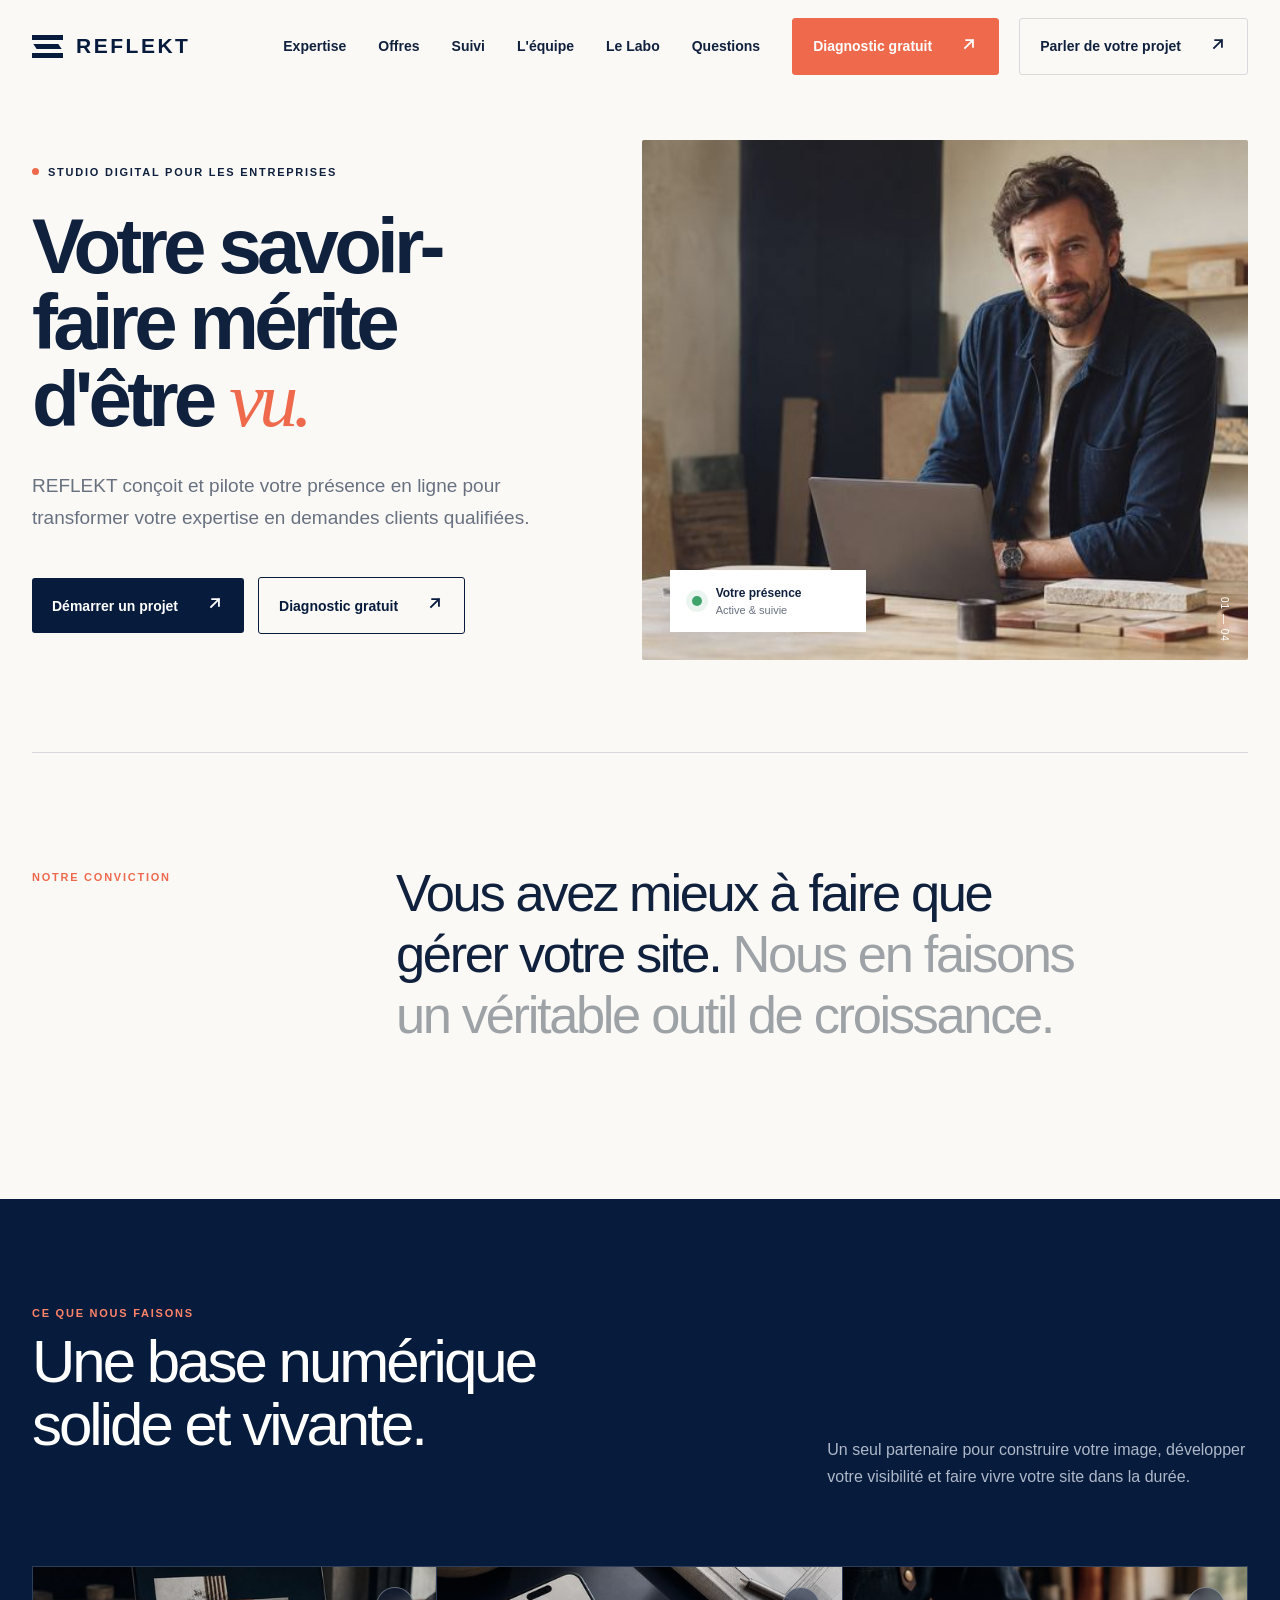
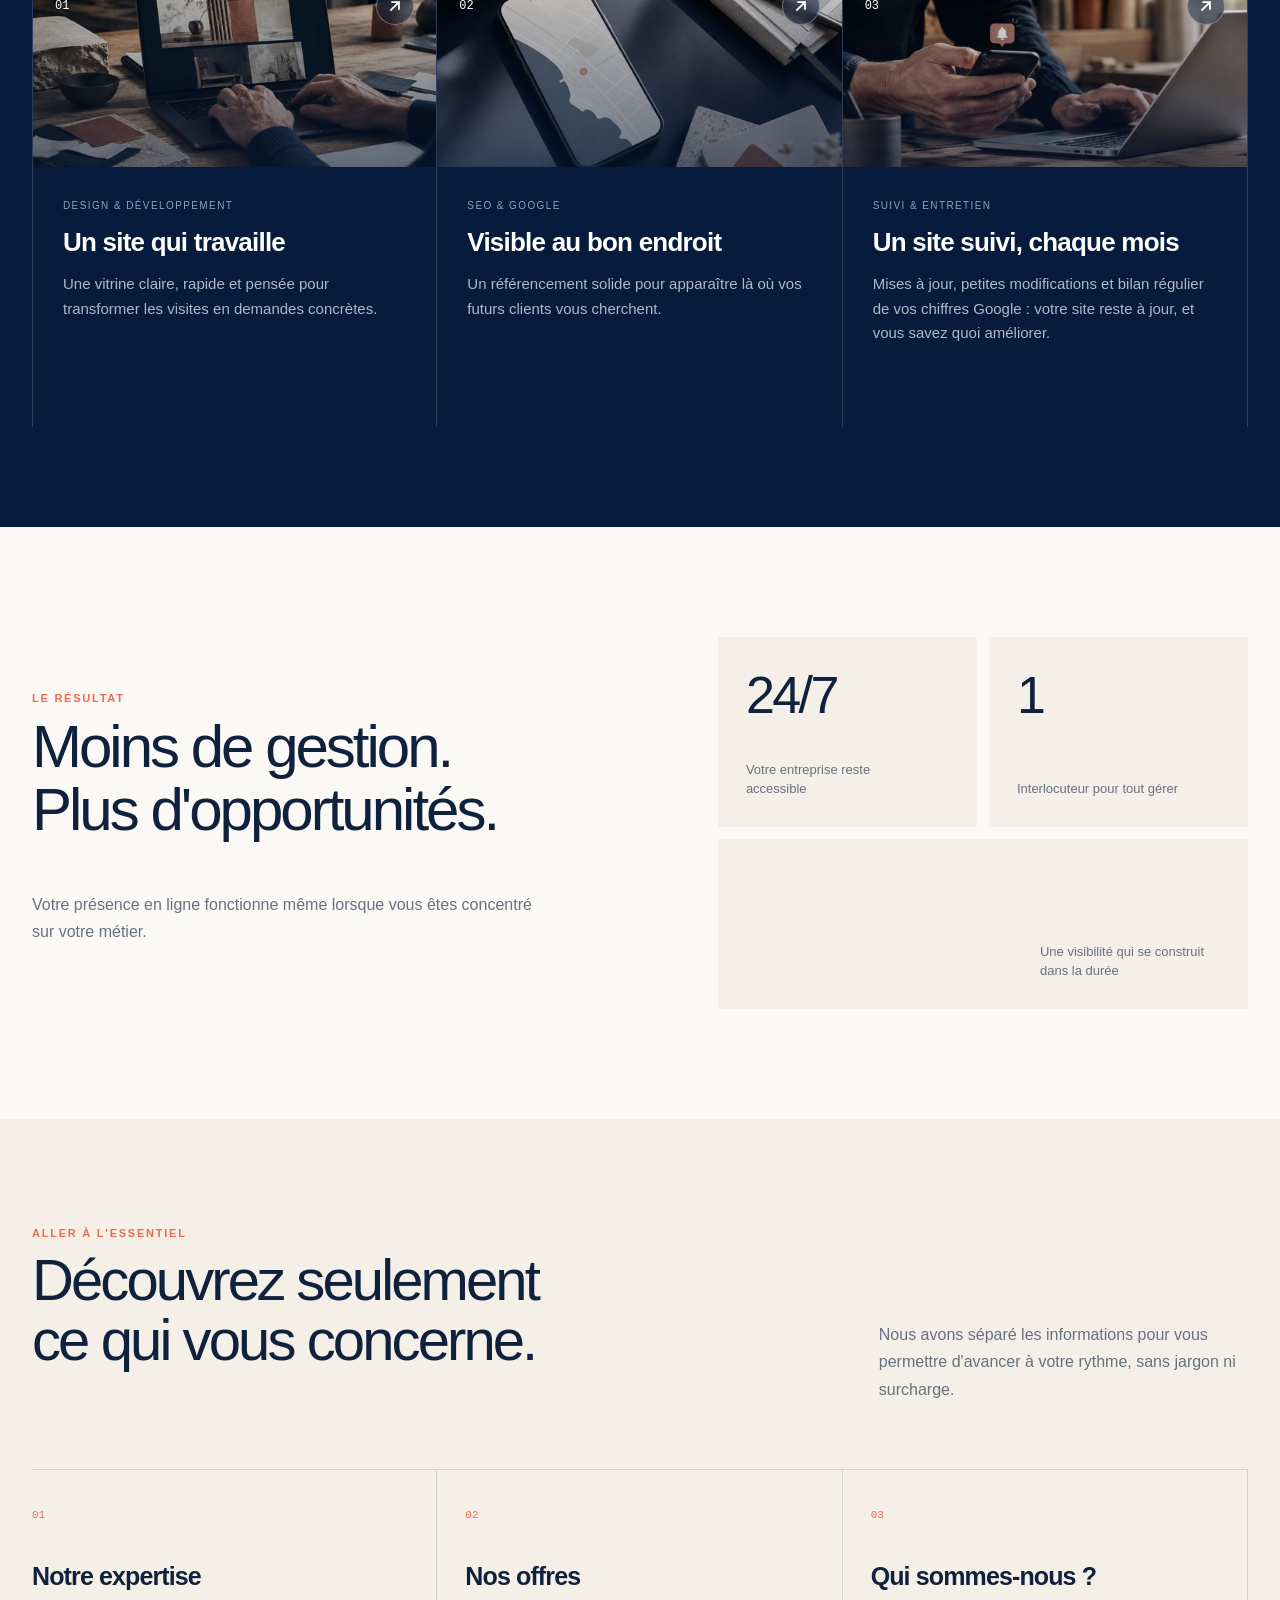
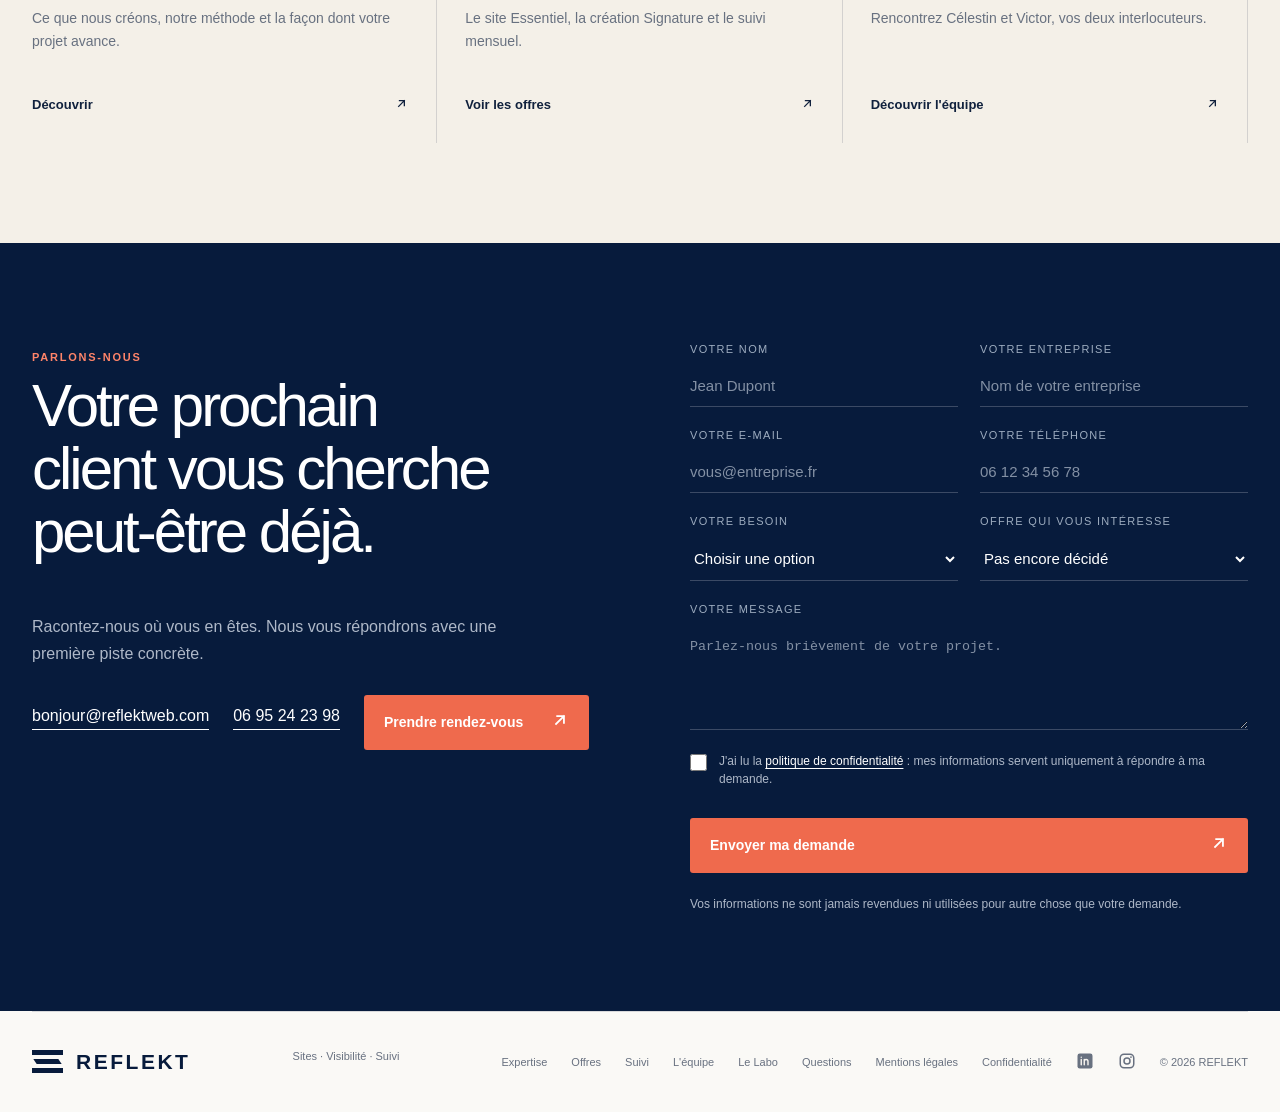
==== commit c24e8fd0: "Add files via upload" ====
--- a/index.html
+++ b/index.html
@@ -22,7 +22,7 @@
 <meta name="twitter:card" content="summary">
 <meta name="twitter:title" content="Création de site internet et visibilité Google · Reflekt">
 <meta name="twitter:description" content="Création de site internet près de Lyon et partout en France : un site clair, visible sur Google et suivi chaque mois par Reflekt.">
-<script type="application/ld+json">{"@context": "https://schema.org", "@type": "ProfessionalService", "@id": "https://reflektweb.com/#reflekt", "name": "Reflekt", "url": "https://reflektweb.com/", "email": "bonjour@reflektweb.com", "telephone": "+33 6 95 24 23 98", "description": "Création de site internet près de Lyon et partout en France : un site clair, visible sur Google et suivi chaque mois par Reflekt.", "inLanguage": "fr-FR", "areaServed": [{"@type": "City", "name": "Lyon"}, {"@type": "AdministrativeArea", "name": "Auvergne-Rhône-Alpes"}, {"@type": "Country", "name": "France"}], "founder": [{"@type": "Person", "name": "Célestin Guitard"}, {"@type": "Person", "name": "Victor Gosselin"}], "hasOfferCatalog": {"@type": "OfferCatalog", "name": "Offres Reflekt", "itemListElement": [{"@type": "Offer", "name": "Site Essentiel", "description": "Site vitrine jusqu'à 5 pages", "priceSpecification": {"@type": "PriceSpecification", "price": 990, "priceCurrency": "EUR", "valueAddedTaxIncluded": false}}, {"@type": "Offer", "name": "Site Signature", "description": "Site sur mesure, sur devis", "priceSpecification": {"@type": "PriceSpecification", "minPrice": 1200, "priceCurrency": "EUR", "valueAddedTaxIncluded": false}}, {"@type": "Offer", "name": "Suivi Technique", "priceSpecification": {"@type": "UnitPriceSpecification", "price": 39, "priceCurrency": "EUR", "unitText": "mois", "valueAddedTaxIncluded": false}}, {"@type": "Offer", "name": "Suivi Technique (annuel)", "priceSpecification": {"@type": "UnitPriceSpecification", "price": 360, "priceCurrency": "EUR", "unitText": "an", "valueAddedTaxIncluded": false}}, {"@type": "Offer", "name": "Suivi Pilotage", "priceSpecification": {"@type": "UnitPriceSpecification", "price": 89, "priceCurrency": "EUR", "unitText": "mois", "valueAddedTaxIncluded": false}}, {"@type": "Offer", "name": "Suivi Pilotage (annuel)", "priceSpecification": {"@type": "UnitPriceSpecification", "price": 900, "priceCurrency": "EUR", "unitText": "an", "valueAddedTaxIncluded": false}}, {"@type": "Offer", "name": "Suivi Croissance", "priceSpecification": {"@type": "UnitPriceSpecification", "price": 179, "priceCurrency": "EUR", "unitText": "mois", "valueAddedTaxIncluded": false}}, {"@type": "Offer", "name": "Suivi Croissance (annuel)", "priceSpecification": {"@type": "UnitPriceSpecification", "price": 1800, "priceCurrency": "EUR", "unitText": "an", "valueAddedTaxIncluded": false}}]}}</script>
+<script type="application/ld+json">{"@context": "https://schema.org", "@type": "ProfessionalService", "@id": "https://reflektweb.com/#reflekt", "name": "Reflekt", "alternateName": ["Reflektweb", "Reflekt agence web"], "legalName": "Reflektweb", "logo": "https://reflektweb.com/icon-512.png", "image": "https://reflektweb.com/icon-512.png", "sameAs": ["https://www.linkedin.com/company/146960030/", "https://www.instagram.com/reflektweb/"], "url": "https://reflektweb.com/", "email": "bonjour@reflektweb.com", "telephone": "+33 6 95 24 23 98", "description": "Création de site internet près de Lyon et partout en France : un site clair, visible sur Google et suivi chaque mois par Reflekt.", "inLanguage": "fr-FR", "areaServed": [{"@type": "City", "name": "Lyon"}, {"@type": "AdministrativeArea", "name": "Auvergne-Rhône-Alpes"}, {"@type": "Country", "name": "France"}], "founder": [{"@type": "Person", "name": "Célestin Guitard"}, {"@type": "Person", "name": "Victor Gosselin"}], "hasOfferCatalog": {"@type": "OfferCatalog", "name": "Offres Reflekt", "itemListElement": [{"@type": "Offer", "name": "Site Essentiel", "description": "Site vitrine jusqu'à 5 pages", "priceSpecification": {"@type": "PriceSpecification", "price": 990, "priceCurrency": "EUR", "valueAddedTaxIncluded": false}}, {"@type": "Offer", "name": "Site Signature", "description": "Site sur mesure, sur devis", "priceSpecification": {"@type": "PriceSpecification", "minPrice": 1200, "priceCurrency": "EUR", "valueAddedTaxIncluded": false}}, {"@type": "Offer", "name": "Suivi Technique", "priceSpecification": {"@type": "UnitPriceSpecification", "price": 39, "priceCurrency": "EUR", "unitText": "mois", "valueAddedTaxIncluded": false}}, {"@type": "Offer", "name": "Suivi Technique (annuel)", "priceSpecification": {"@type": "UnitPriceSpecification", "price": 360, "priceCurrency": "EUR", "unitText": "an", "valueAddedTaxIncluded": false}}, {"@type": "Offer", "name": "Suivi Pilotage", "priceSpecification": {"@type": "UnitPriceSpecification", "price": 89, "priceCurrency": "EUR", "unitText": "mois", "valueAddedTaxIncluded": false}}, {"@type": "Offer", "name": "Suivi Pilotage (annuel)", "priceSpecification": {"@type": "UnitPriceSpecification", "price": 900, "priceCurrency": "EUR", "unitText": "an", "valueAddedTaxIncluded": false}}, {"@type": "Offer", "name": "Suivi Croissance", "priceSpecification": {"@type": "UnitPriceSpecification", "price": 179, "priceCurrency": "EUR", "unitText": "mois", "valueAddedTaxIncluded": false}}, {"@type": "Offer", "name": "Suivi Croissance (annuel)", "priceSpecification": {"@type": "UnitPriceSpecification", "price": 1800, "priceCurrency": "EUR", "unitText": "an", "valueAddedTaxIncluded": false}}]}}</script><script type="application/ld+json">{"@context": "https://schema.org", "@type": "WebSite", "@id": "https://reflektweb.com/#site", "name": "Reflekt", "alternateName": ["Reflektweb", "reflektweb.com"], "url": "https://reflektweb.com/", "inLanguage": "fr-FR", "publisher": {"@id": "https://reflektweb.com/#reflekt"}}</script>
 <link rel="stylesheet" href="assets/site.css">
 </head>
 <body data-page="accueil">
@@ -59,7 +59,7 @@
 <footer class="footer shell">
   <a class="brand" href="/" style="cursor:pointer"><span class="brand-mark" aria-hidden="true"><i></i><i></i><i></i></span><span>REFLEKT</span></a>
   <p>Sites · Visibilité · Suivi</p>
-  <div><a href="/expertise/" data-page="expertise">Expertise</a><a href="/offres/" data-page="offres">Offres</a><a href="/suivi/" data-page="suivi">Suivi</a><a href="/equipe/" data-page="equipe">L'équipe</a><a href="/labo/" data-page="labo">Le Labo</a><a href="/questions/" data-page="questions">Questions</a><a href="/mentions-legales/" data-page="mentions">Mentions légales</a><a href="/confidentialite/" data-page="confidentialite">Confidentialité</a><span>© 2026 REFLEKT</span></div>
+  <div><a href="/expertise/" data-page="expertise">Expertise</a><a href="/offres/" data-page="offres">Offres</a><a href="/suivi/" data-page="suivi">Suivi</a><a href="/equipe/" data-page="equipe">L'équipe</a><a href="/labo/" data-page="labo">Le Labo</a><a href="/questions/" data-page="questions">Questions</a><a href="/mentions-legales/" data-page="mentions">Mentions légales</a><a href="/confidentialite/" data-page="confidentialite">Confidentialité</a><a class="social" href="https://www.linkedin.com/company/146960030/" target="_blank" rel="noopener" aria-label="Reflekt sur LinkedIn" title="LinkedIn"><svg viewBox="0 0 24 24" width="18" height="18" aria-hidden="true"><rect x="2" y="2" width="20" height="20" rx="3" fill="currentColor"/><path d="M7 10v7M7 7v.01M11 17v-4.2c0-1.6 1-2.8 2.5-2.8S16 11.1 16 12.8V17M11 10v7" fill="none" stroke="#f7f4ef" stroke-width="1.9" stroke-linecap="round"/></svg></a><a class="social" href="https://www.instagram.com/reflektweb/" target="_blank" rel="noopener" aria-label="Reflekt sur Instagram" title="Instagram"><svg viewBox="0 0 24 24" width="18" height="18" aria-hidden="true"><rect x="3" y="3" width="18" height="18" rx="5" fill="none" stroke="currentColor" stroke-width="2"/><circle cx="12" cy="12" r="4" fill="none" stroke="currentColor" stroke-width="2"/><circle cx="17.3" cy="6.7" r="1.2" fill="currentColor"/></svg></a><span>© 2026 REFLEKT</span></div>
 </footer>
 </div>
 <script src="assets/site.js" defer></script>
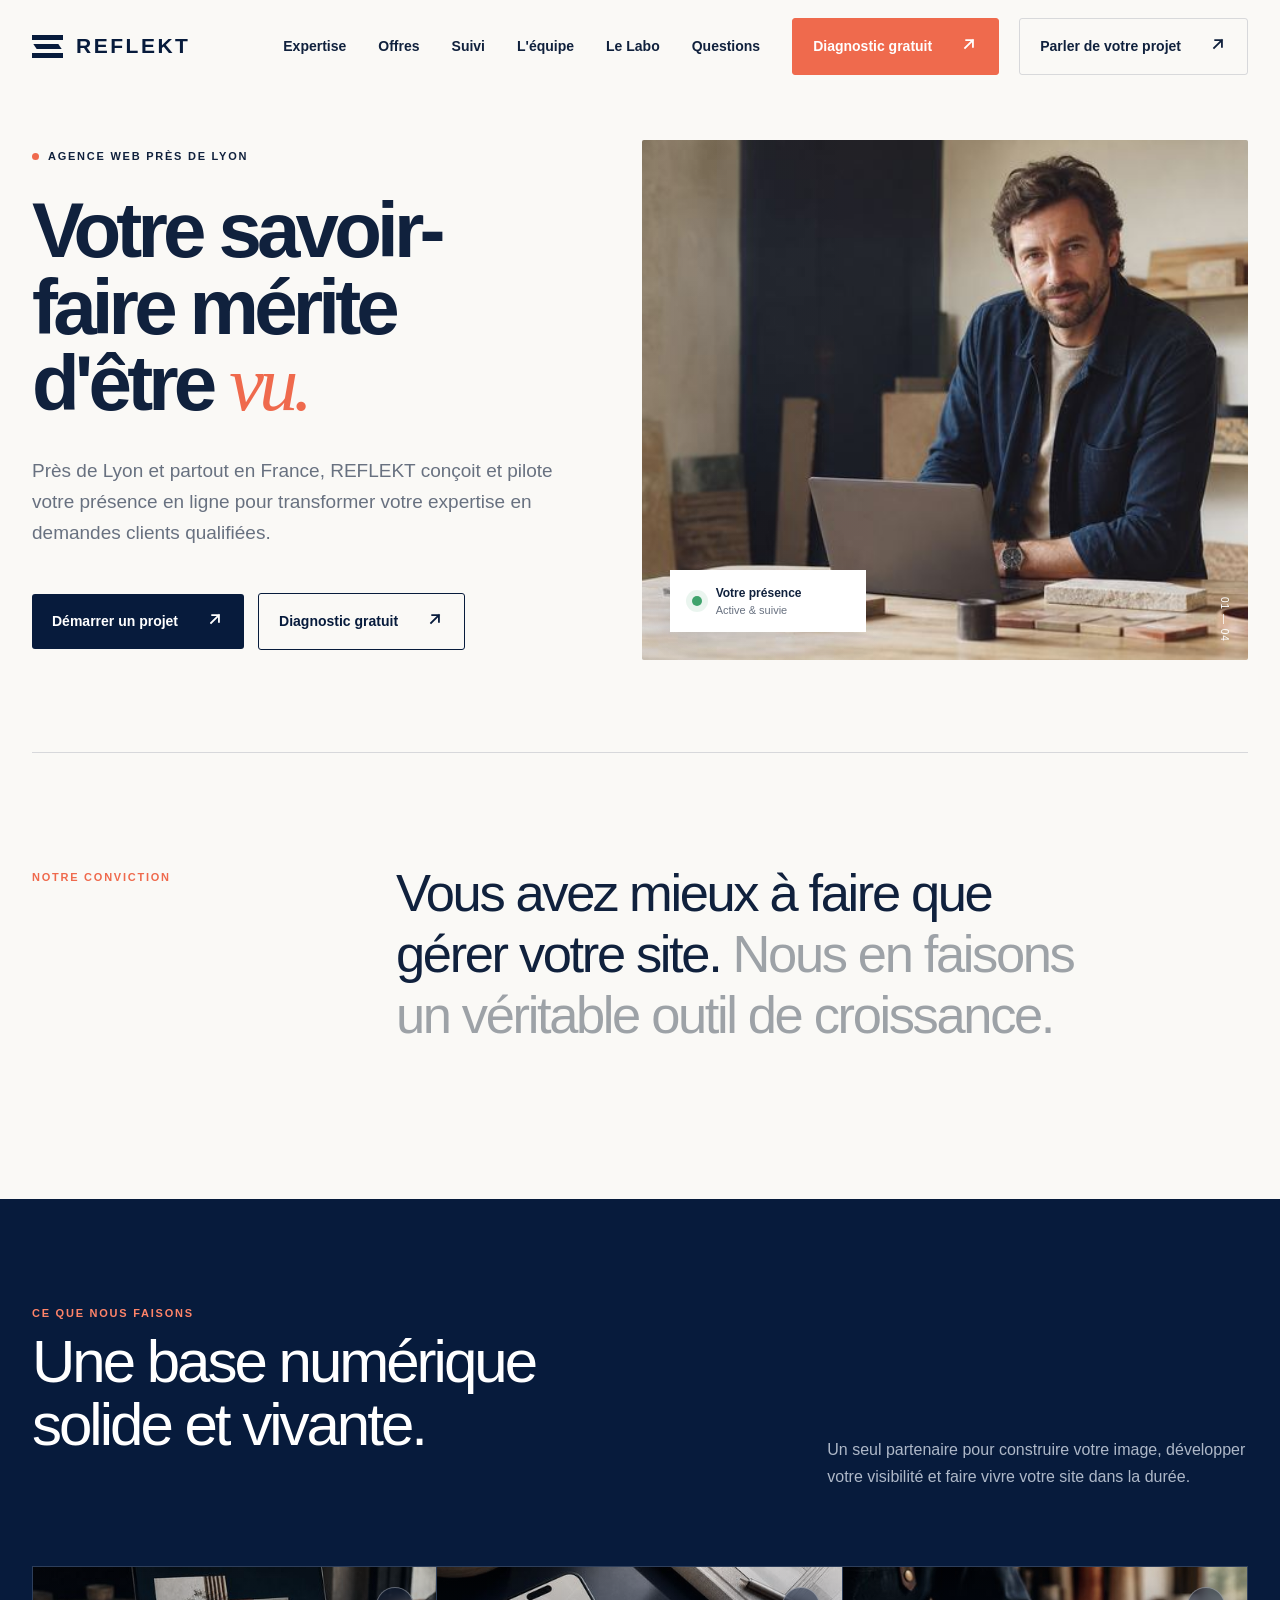
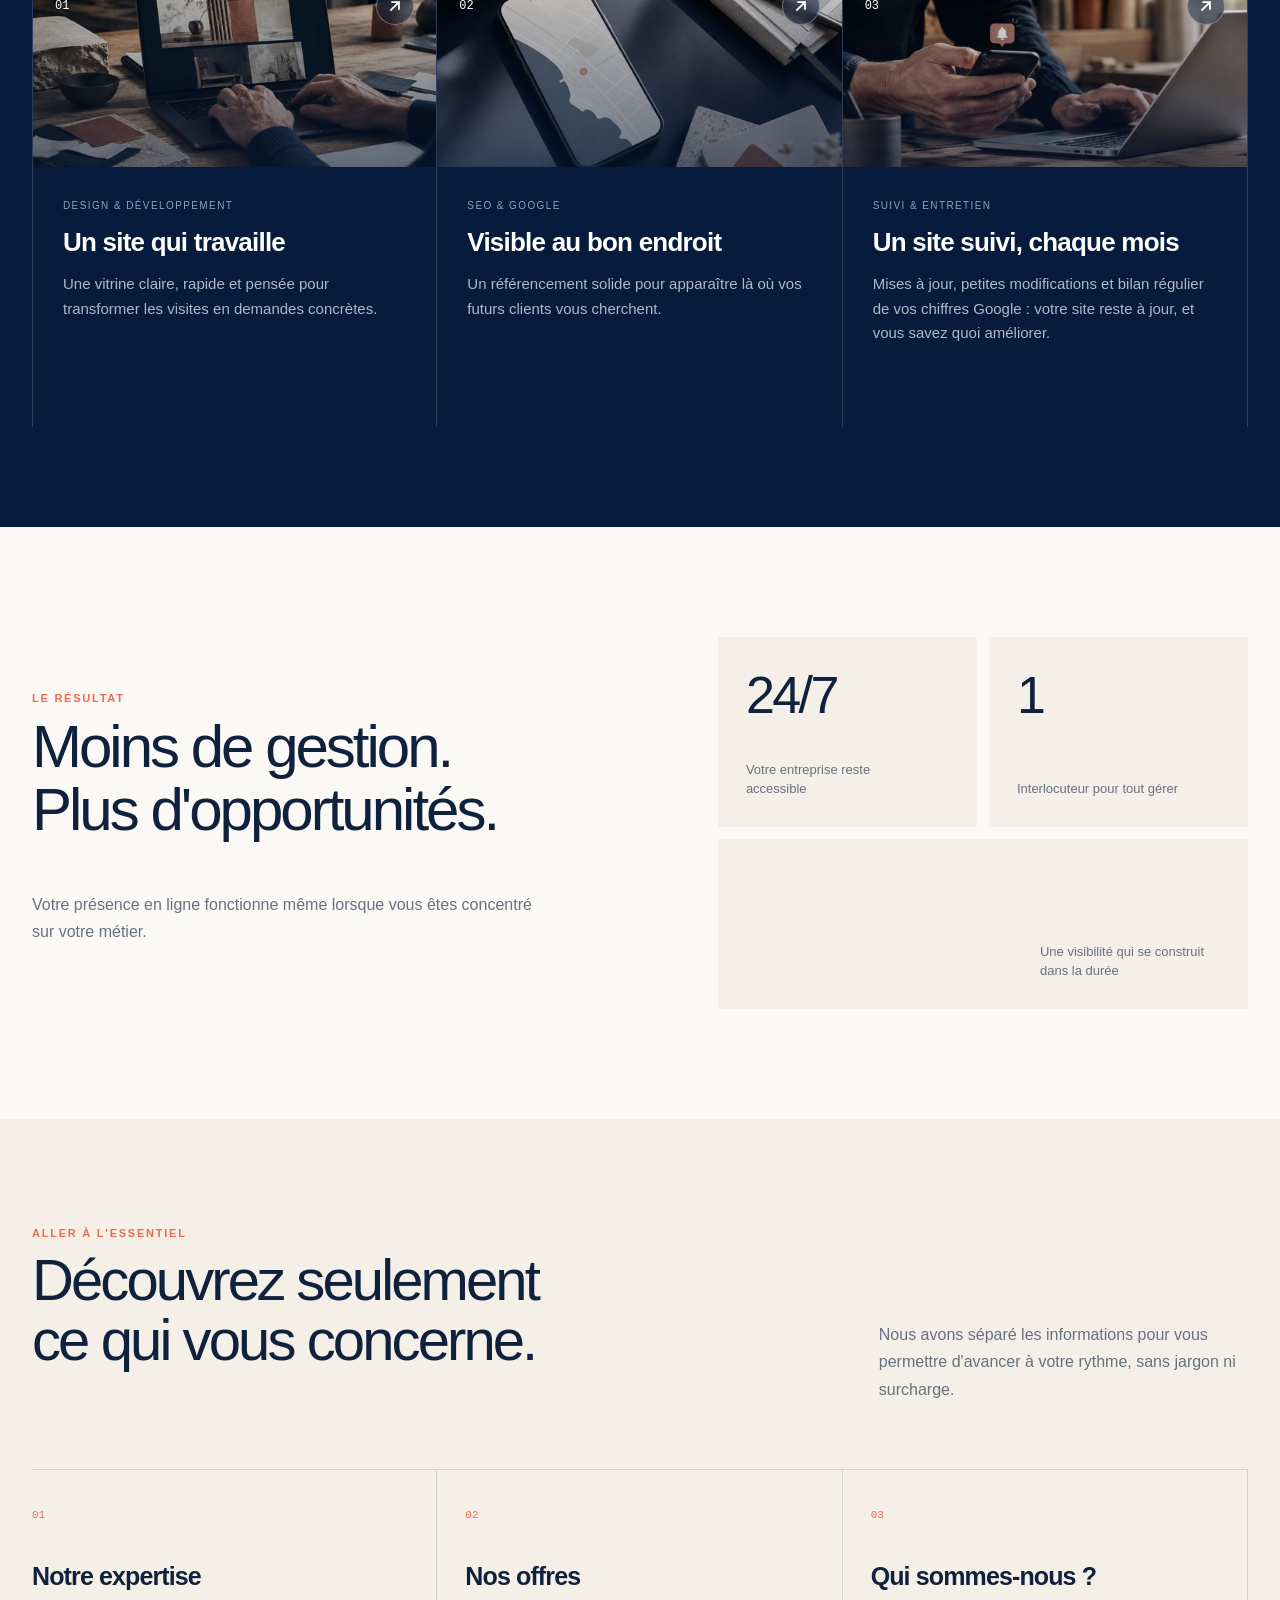
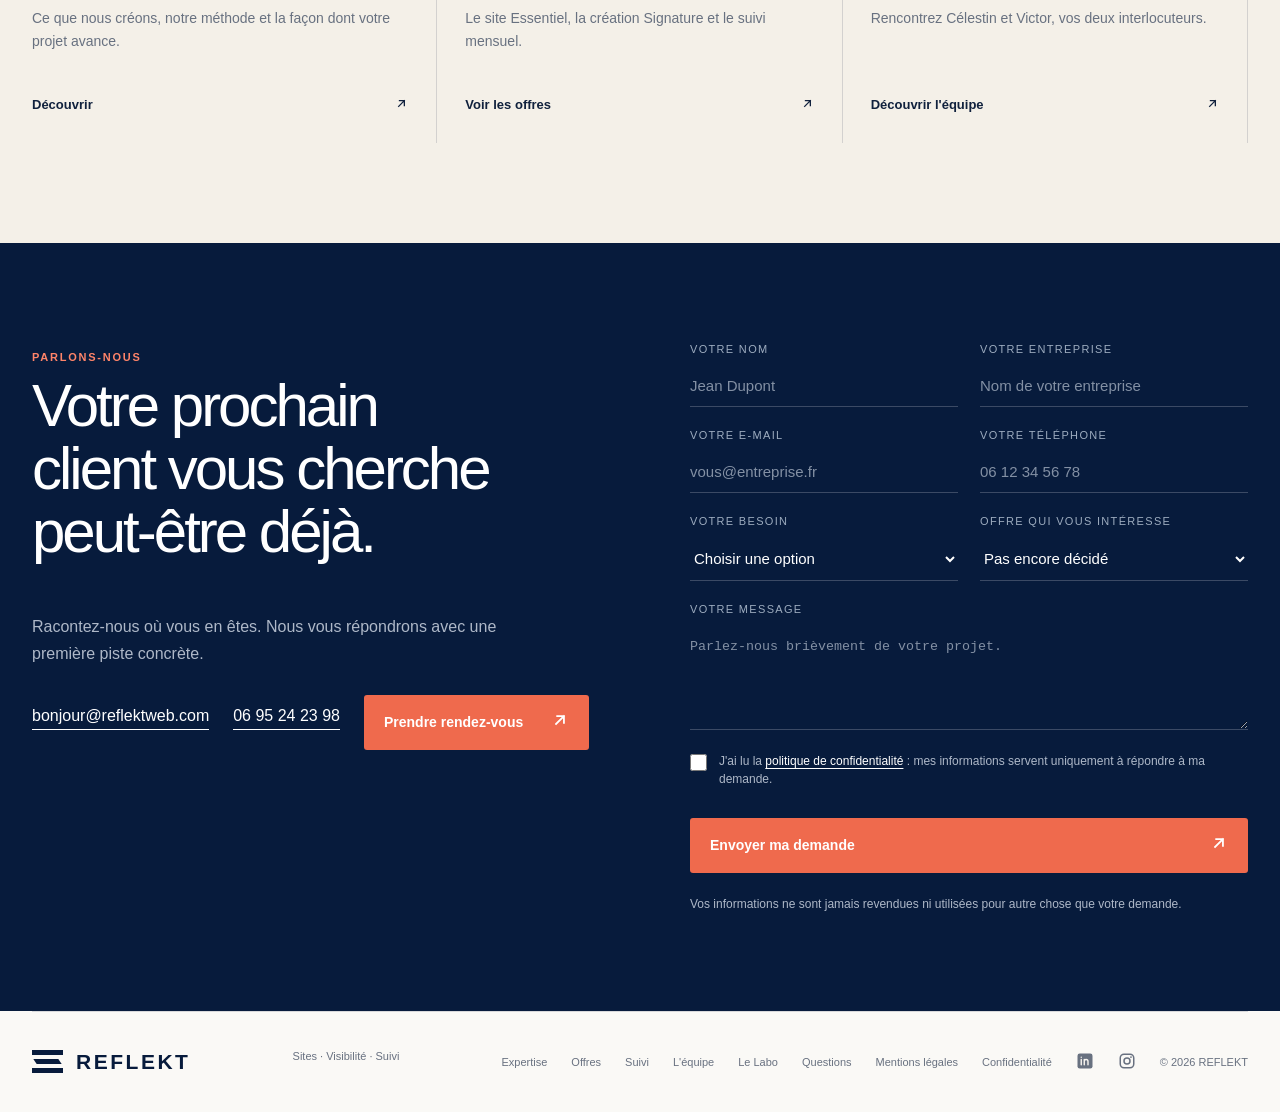
==== commit 125d3b5c: "Add files via upload" ====
--- a/index.html
+++ b/index.html
@@ -3,7 +3,7 @@
 <head>
 <meta charset="utf-8">
 <meta name="viewport" content="width=device-width,initial-scale=1,viewport-fit=cover">
-<title>Création de site internet et visibilité Google · Reflekt</title>
+<title>Création de site internet près de Lyon · Reflekt</title>
 <meta name="description" content="Création de site internet près de Lyon et partout en France : un site clair, visible sur Google et suivi chaque mois par Reflekt.">
 <meta name="robots" content="index, follow">
 <link rel="canonical" href="https://reflektweb.com/">
@@ -17,10 +17,15 @@
 <meta property="og:site_name" content="Reflekt">
 <meta property="og:locale" content="fr_FR">
 <meta property="og:url" content="https://reflektweb.com/">
-<meta property="og:title" content="Création de site internet et visibilité Google · Reflekt">
+<meta property="og:title" content="Création de site internet près de Lyon · Reflekt">
 <meta property="og:description" content="Création de site internet près de Lyon et partout en France : un site clair, visible sur Google et suivi chaque mois par Reflekt.">
-<meta name="twitter:card" content="summary">
-<meta name="twitter:title" content="Création de site internet et visibilité Google · Reflekt">
+<meta property="og:image" content="https://reflektweb.com/partage-reflekt.jpg">
+<meta property="og:image:width" content="1200">
+<meta property="og:image:height" content="630">
+<meta property="og:image:alt" content="Reflekt, création de site internet près de Lyon">
+<meta name="twitter:card" content="summary_large_image">
+<meta name="twitter:image" content="https://reflektweb.com/partage-reflekt.jpg">
+<meta name="twitter:title" content="Création de site internet près de Lyon · Reflekt">
 <meta name="twitter:description" content="Création de site internet près de Lyon et partout en France : un site clair, visible sur Google et suivi chaque mois par Reflekt.">
 <script type="application/ld+json">{"@context": "https://schema.org", "@type": "ProfessionalService", "@id": "https://reflektweb.com/#reflekt", "name": "Reflekt", "alternateName": ["Reflektweb", "Reflekt agence web"], "legalName": "Reflektweb", "logo": "https://reflektweb.com/icon-512.png", "image": "https://reflektweb.com/icon-512.png", "sameAs": ["https://www.linkedin.com/company/146960030/", "https://www.instagram.com/reflektweb/"], "url": "https://reflektweb.com/", "email": "bonjour@reflektweb.com", "telephone": "+33 6 95 24 23 98", "description": "Création de site internet près de Lyon et partout en France : un site clair, visible sur Google et suivi chaque mois par Reflekt.", "inLanguage": "fr-FR", "areaServed": [{"@type": "City", "name": "Lyon"}, {"@type": "AdministrativeArea", "name": "Auvergne-Rhône-Alpes"}, {"@type": "Country", "name": "France"}], "founder": [{"@type": "Person", "name": "Célestin Guitard"}, {"@type": "Person", "name": "Victor Gosselin"}], "hasOfferCatalog": {"@type": "OfferCatalog", "name": "Offres Reflekt", "itemListElement": [{"@type": "Offer", "name": "Site Essentiel", "description": "Site vitrine jusqu'à 5 pages", "priceSpecification": {"@type": "PriceSpecification", "price": 990, "priceCurrency": "EUR", "valueAddedTaxIncluded": false}}, {"@type": "Offer", "name": "Site Signature", "description": "Site sur mesure, sur devis", "priceSpecification": {"@type": "PriceSpecification", "minPrice": 1200, "priceCurrency": "EUR", "valueAddedTaxIncluded": false}}, {"@type": "Offer", "name": "Suivi Technique", "priceSpecification": {"@type": "UnitPriceSpecification", "price": 39, "priceCurrency": "EUR", "unitText": "mois", "valueAddedTaxIncluded": false}}, {"@type": "Offer", "name": "Suivi Technique (annuel)", "priceSpecification": {"@type": "UnitPriceSpecification", "price": 360, "priceCurrency": "EUR", "unitText": "an", "valueAddedTaxIncluded": false}}, {"@type": "Offer", "name": "Suivi Pilotage", "priceSpecification": {"@type": "UnitPriceSpecification", "price": 89, "priceCurrency": "EUR", "unitText": "mois", "valueAddedTaxIncluded": false}}, {"@type": "Offer", "name": "Suivi Pilotage (annuel)", "priceSpecification": {"@type": "UnitPriceSpecification", "price": 900, "priceCurrency": "EUR", "unitText": "an", "valueAddedTaxIncluded": false}}, {"@type": "Offer", "name": "Suivi Croissance", "priceSpecification": {"@type": "UnitPriceSpecification", "price": 179, "priceCurrency": "EUR", "unitText": "mois", "valueAddedTaxIncluded": false}}, {"@type": "Offer", "name": "Suivi Croissance (annuel)", "priceSpecification": {"@type": "UnitPriceSpecification", "price": 1800, "priceCurrency": "EUR", "unitText": "an", "valueAddedTaxIncluded": false}}]}}</script><script type="application/ld+json">{"@context": "https://schema.org", "@type": "WebSite", "@id": "https://reflektweb.com/#site", "name": "Reflekt", "alternateName": ["Reflektweb", "reflektweb.com"], "url": "https://reflektweb.com/", "inLanguage": "fr-FR", "publisher": {"@id": "https://reflektweb.com/#reflekt"}}</script>
 <link rel="stylesheet" href="assets/site.css">
@@ -38,7 +43,7 @@
 
 <main class="page active" id="page-accueil">
   <header class="hero shell entrance-hero" id="top">
-    <div class="hero-copy"><p class="eyebrow"><span></span> Studio digital pour les entreprises</p><h1>Votre savoir-faire mérite d'être <em>vu.</em></h1><p class="hero-lead">REFLEKT conçoit et pilote votre présence en ligne pour transformer votre expertise en demandes clients qualifiées.</p><div class="hero-actions"><a href="#contact" class="button primary" data-page="accueil" data-scroll="contact">Démarrer un projet <span><svg class="ico-arrow" viewBox="0 0 16 16" width="1em" height="1em" aria-hidden="true" focusable="false"><path d="M4.5 11.5L11.5 4.5M5.5 4.5h6v6" fill="none" stroke="currentColor" stroke-width="1.6" stroke-linecap="square"/></svg></span></a><a href="/?offre=diagnostic&amp;depuis=accueil#contact" class="button outline-button diag-btn" data-page="accueil" data-scroll="contact" data-offer="diagnostic">Diagnostic gratuit <span><svg class="ico-arrow" viewBox="0 0 16 16" width="1em" height="1em" aria-hidden="true" focusable="false"><path d="M4.5 11.5L11.5 4.5M5.5 4.5h6v6" fill="none" stroke="currentColor" stroke-width="1.6" stroke-linecap="square"/></svg></span></a></div></div>
+    <div class="hero-copy"><p class="eyebrow"><span></span> Agence web près de Lyon</p><h1>Votre savoir-faire mérite d'être <em>vu.</em></h1><p class="hero-lead">Près de Lyon et partout en France, REFLEKT conçoit et pilote votre présence en ligne pour transformer votre expertise en demandes clients qualifiées.</p><div class="hero-actions"><a href="#contact" class="button primary" data-page="accueil" data-scroll="contact">Démarrer un projet <span><svg class="ico-arrow" viewBox="0 0 16 16" width="1em" height="1em" aria-hidden="true" focusable="false"><path d="M4.5 11.5L11.5 4.5M5.5 4.5h6v6" fill="none" stroke="currentColor" stroke-width="1.6" stroke-linecap="square"/></svg></span></a><a href="/?offre=diagnostic&amp;depuis=accueil#contact" class="button outline-button diag-btn" data-page="accueil" data-scroll="contact" data-offer="diagnostic">Diagnostic gratuit <span><svg class="ico-arrow" viewBox="0 0 16 16" width="1em" height="1em" aria-hidden="true" focusable="false"><path d="M4.5 11.5L11.5 4.5M5.5 4.5h6v6" fill="none" stroke="currentColor" stroke-width="1.6" stroke-linecap="square"/></svg></span></a></div></div>
     <div class="hero-visual"><img fetchpriority="high" decoding="async" src="assets/img/entrepreneur-dans-son-atelier-accompagne-par-reflekt.jpg" alt="Entrepreneur dans son atelier, accompagné par REFLEKT"/><div class="hero-card"><span class="pulse"></span><div><b>Votre présence</b><small>Active &amp; suivie</small></div></div><div class="hero-index">01 — 04</div></div>
   </header>
   <section class="statement shell scroll-reveal"><p class="section-label">Notre conviction</p><h2>Vous avez mieux à faire que gérer votre site. <span>Nous en faisons un véritable outil de croissance.</span></h2></section>
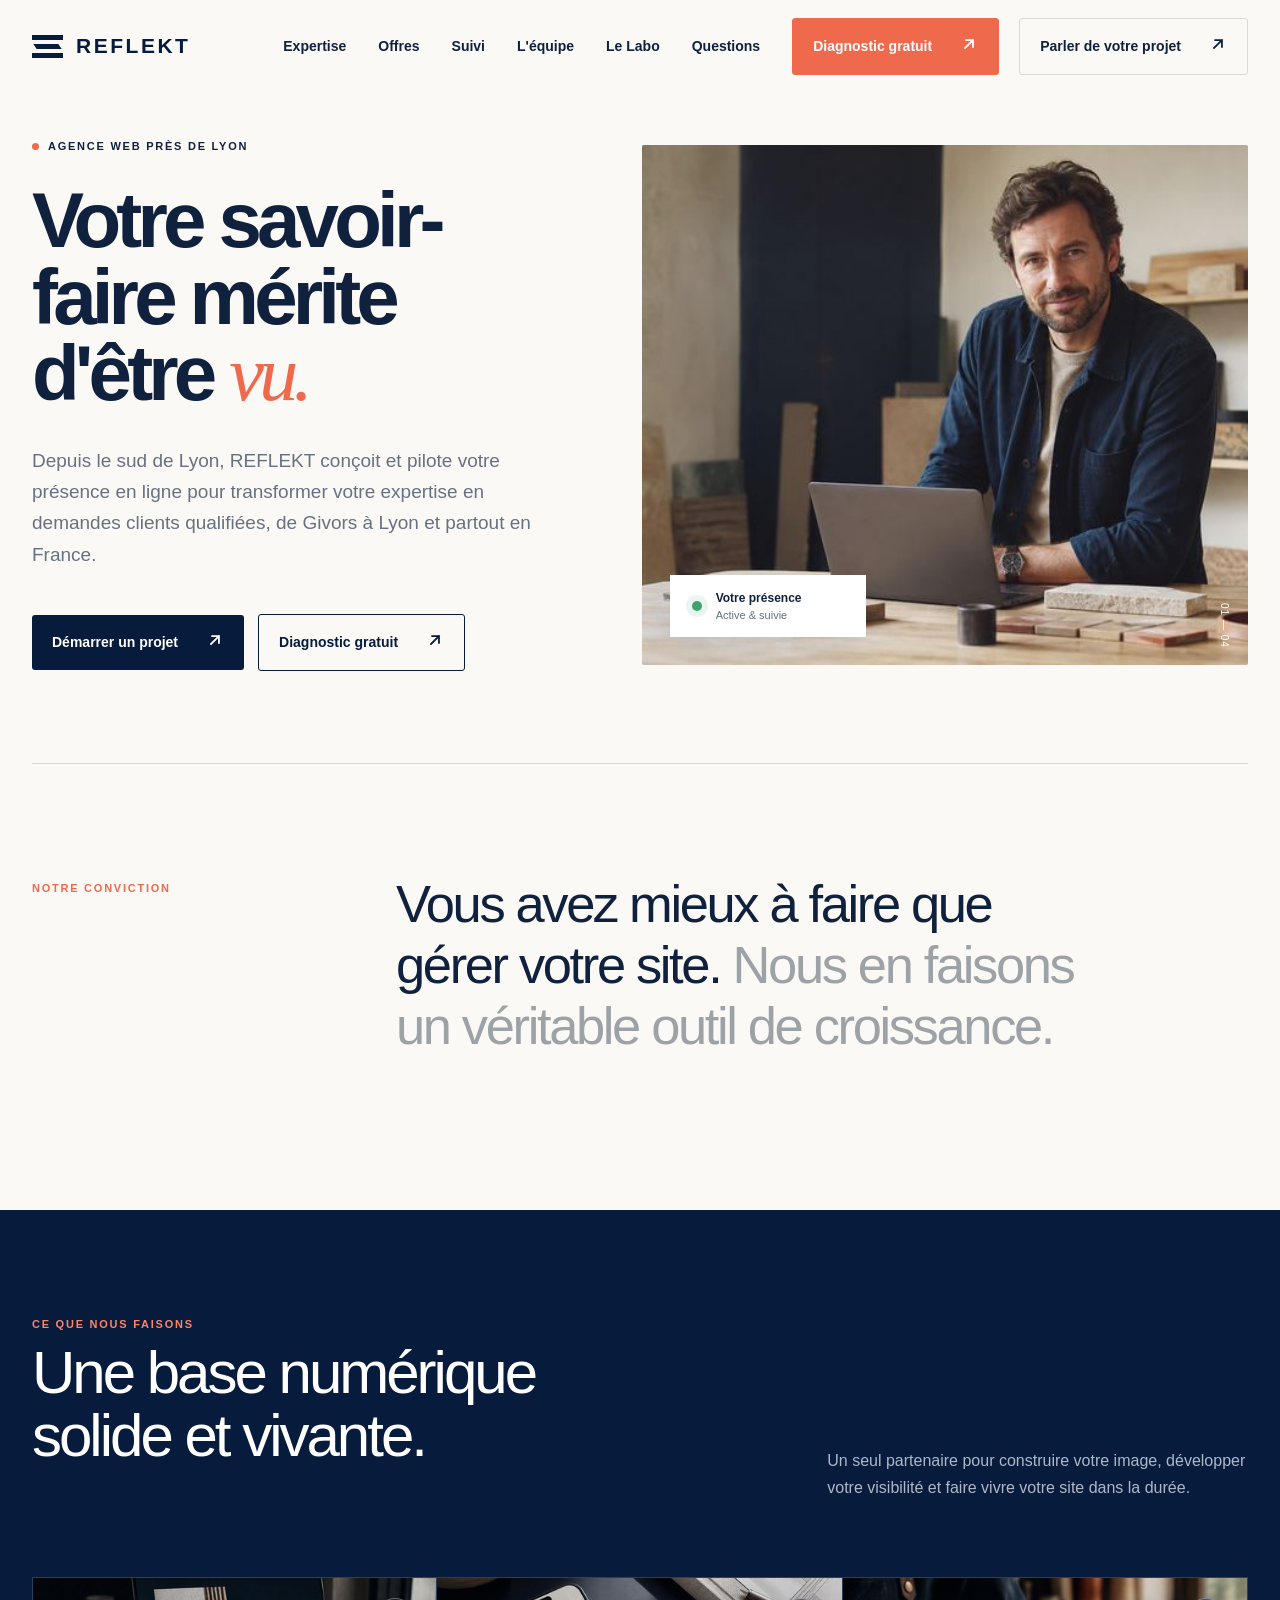
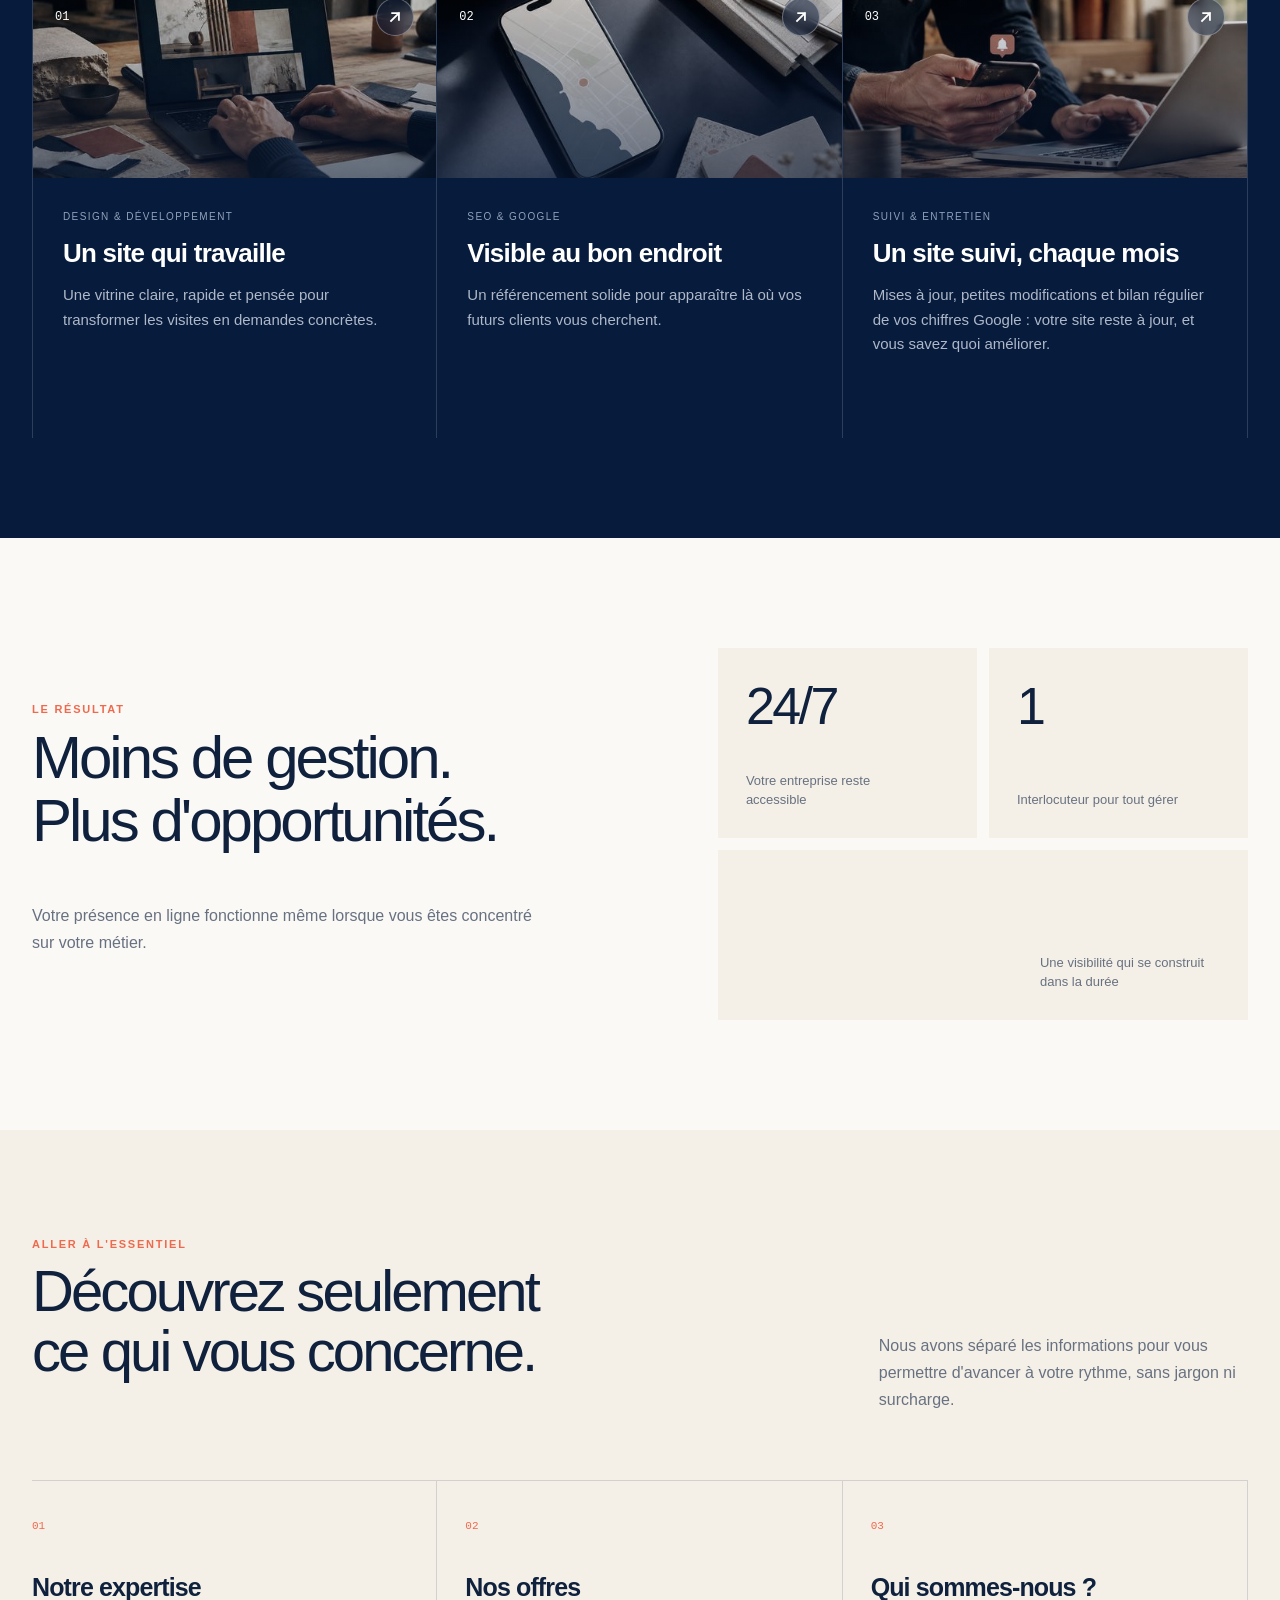
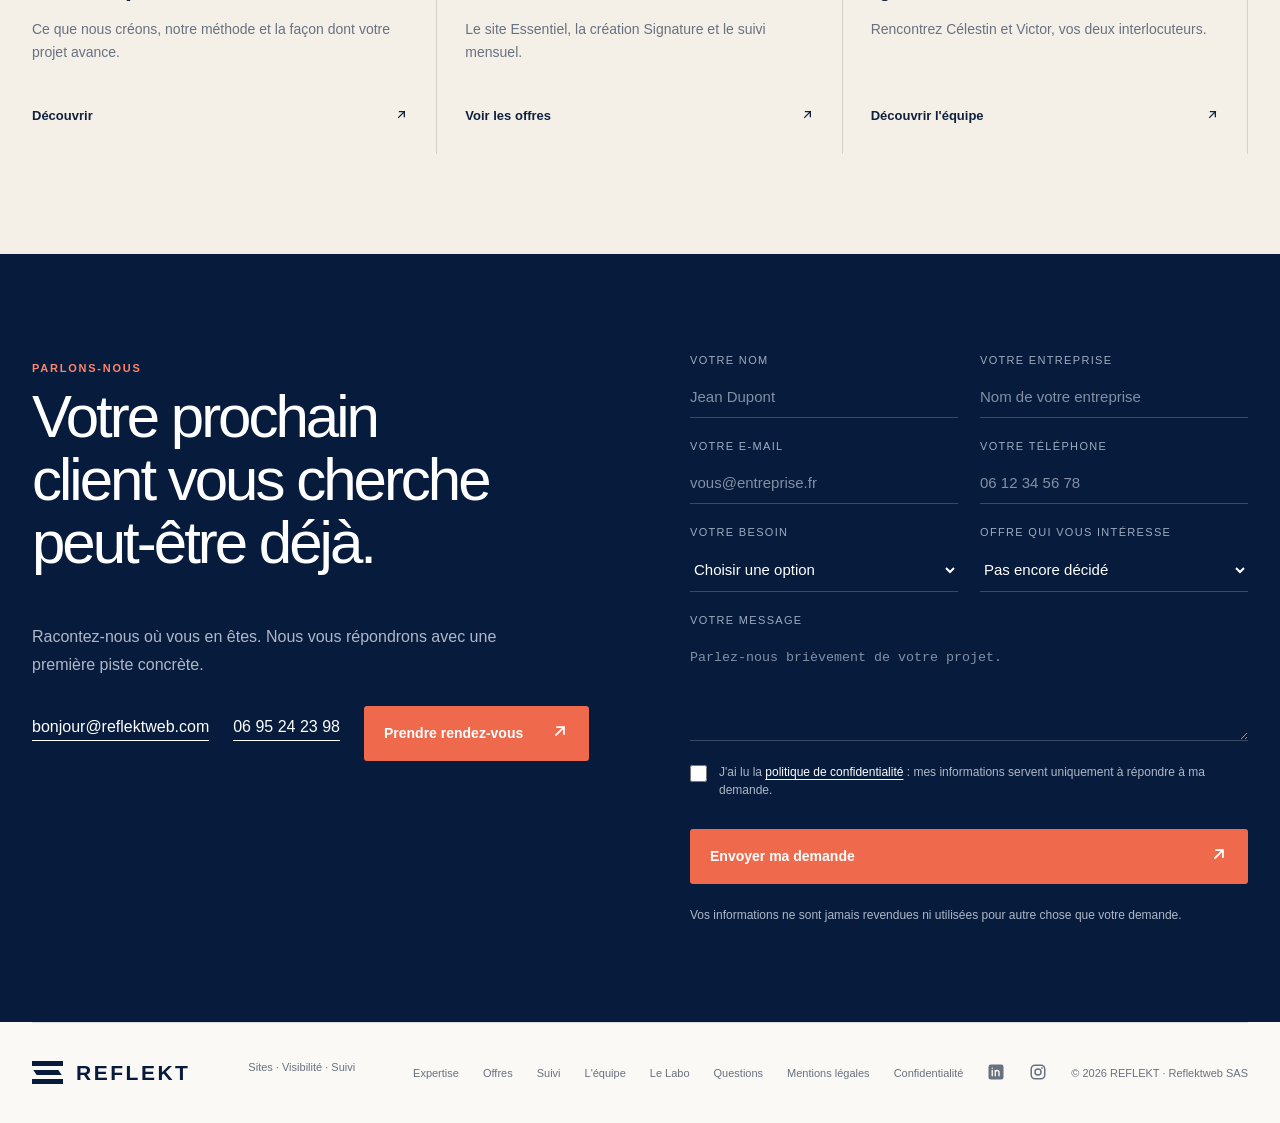
==== commit 1d95b800: "Add files via upload" ====
--- a/index.html
+++ b/index.html
@@ -27,7 +27,7 @@
 <meta name="twitter:image" content="https://reflektweb.com/partage-reflekt.jpg">
 <meta name="twitter:title" content="Création de site internet près de Lyon · Reflekt">
 <meta name="twitter:description" content="Création de site internet près de Lyon et partout en France : un site clair, visible sur Google et suivi chaque mois par Reflekt.">
-<script type="application/ld+json">{"@context": "https://schema.org", "@type": "ProfessionalService", "@id": "https://reflektweb.com/#reflekt", "name": "Reflekt", "alternateName": ["Reflektweb", "Reflekt agence web"], "legalName": "Reflektweb", "logo": "https://reflektweb.com/icon-512.png", "image": "https://reflektweb.com/icon-512.png", "sameAs": ["https://www.linkedin.com/company/146960030/", "https://www.instagram.com/reflektweb/"], "url": "https://reflektweb.com/", "email": "bonjour@reflektweb.com", "telephone": "+33 6 95 24 23 98", "description": "Création de site internet près de Lyon et partout en France : un site clair, visible sur Google et suivi chaque mois par Reflekt.", "inLanguage": "fr-FR", "areaServed": [{"@type": "City", "name": "Lyon"}, {"@type": "AdministrativeArea", "name": "Auvergne-Rhône-Alpes"}, {"@type": "Country", "name": "France"}], "founder": [{"@type": "Person", "name": "Célestin Guitard"}, {"@type": "Person", "name": "Victor Gosselin"}], "hasOfferCatalog": {"@type": "OfferCatalog", "name": "Offres Reflekt", "itemListElement": [{"@type": "Offer", "name": "Site Essentiel", "description": "Site vitrine jusqu'à 5 pages", "priceSpecification": {"@type": "PriceSpecification", "price": 990, "priceCurrency": "EUR", "valueAddedTaxIncluded": false}}, {"@type": "Offer", "name": "Site Signature", "description": "Site sur mesure, sur devis", "priceSpecification": {"@type": "PriceSpecification", "minPrice": 1200, "priceCurrency": "EUR", "valueAddedTaxIncluded": false}}, {"@type": "Offer", "name": "Suivi Technique", "priceSpecification": {"@type": "UnitPriceSpecification", "price": 39, "priceCurrency": "EUR", "unitText": "mois", "valueAddedTaxIncluded": false}}, {"@type": "Offer", "name": "Suivi Technique (annuel)", "priceSpecification": {"@type": "UnitPriceSpecification", "price": 360, "priceCurrency": "EUR", "unitText": "an", "valueAddedTaxIncluded": false}}, {"@type": "Offer", "name": "Suivi Pilotage", "priceSpecification": {"@type": "UnitPriceSpecification", "price": 89, "priceCurrency": "EUR", "unitText": "mois", "valueAddedTaxIncluded": false}}, {"@type": "Offer", "name": "Suivi Pilotage (annuel)", "priceSpecification": {"@type": "UnitPriceSpecification", "price": 900, "priceCurrency": "EUR", "unitText": "an", "valueAddedTaxIncluded": false}}, {"@type": "Offer", "name": "Suivi Croissance", "priceSpecification": {"@type": "UnitPriceSpecification", "price": 179, "priceCurrency": "EUR", "unitText": "mois", "valueAddedTaxIncluded": false}}, {"@type": "Offer", "name": "Suivi Croissance (annuel)", "priceSpecification": {"@type": "UnitPriceSpecification", "price": 1800, "priceCurrency": "EUR", "unitText": "an", "valueAddedTaxIncluded": false}}]}}</script><script type="application/ld+json">{"@context": "https://schema.org", "@type": "WebSite", "@id": "https://reflektweb.com/#site", "name": "Reflekt", "alternateName": ["Reflektweb", "reflektweb.com"], "url": "https://reflektweb.com/", "inLanguage": "fr-FR", "publisher": {"@id": "https://reflektweb.com/#reflekt"}}</script>
+<script type="application/ld+json">{"@context": "https://schema.org", "@type": "ProfessionalService", "@id": "https://reflektweb.com/#reflekt", "name": "Reflekt", "alternateName": ["Reflektweb", "Reflekt agence web"], "legalName": "Reflektweb", "logo": "https://reflektweb.com/icon-512.png", "image": "https://reflektweb.com/icon-512.png", "sameAs": ["https://www.linkedin.com/company/146960030/", "https://www.instagram.com/reflektweb/", "https://share.google/bvfIrp2sVPAEGe4Ng"], "url": "https://reflektweb.com/", "email": "bonjour@reflektweb.com", "telephone": "+33 6 95 24 23 98", "description": "Création de site internet près de Lyon et partout en France : un site clair, visible sur Google et suivi chaque mois par Reflekt.", "inLanguage": "fr-FR", "areaServed": [{"@type": "City", "name": "Lyon"}, {"@type": "City", "name": "Givors"}, {"@type": "AdministrativeArea", "name": "Auvergne-Rhône-Alpes"}, {"@type": "Country", "name": "France"}], "founder": [{"@type": "Person", "name": "Célestin Guitard"}, {"@type": "Person", "name": "Victor Gosselin"}], "hasOfferCatalog": {"@type": "OfferCatalog", "name": "Offres Reflekt", "itemListElement": [{"@type": "Offer", "name": "Site Essentiel", "description": "Site vitrine jusqu'à 5 pages", "priceSpecification": {"@type": "PriceSpecification", "price": 990, "priceCurrency": "EUR", "valueAddedTaxIncluded": false}}, {"@type": "Offer", "name": "Site Signature", "description": "Site sur mesure, sur devis", "priceSpecification": {"@type": "PriceSpecification", "minPrice": 1200, "priceCurrency": "EUR", "valueAddedTaxIncluded": false}}, {"@type": "Offer", "name": "Suivi Technique", "priceSpecification": {"@type": "UnitPriceSpecification", "price": 39, "priceCurrency": "EUR", "unitText": "mois", "valueAddedTaxIncluded": false}}, {"@type": "Offer", "name": "Suivi Technique (annuel)", "priceSpecification": {"@type": "UnitPriceSpecification", "price": 360, "priceCurrency": "EUR", "unitText": "an", "valueAddedTaxIncluded": false}}, {"@type": "Offer", "name": "Suivi Pilotage", "priceSpecification": {"@type": "UnitPriceSpecification", "price": 89, "priceCurrency": "EUR", "unitText": "mois", "valueAddedTaxIncluded": false}}, {"@type": "Offer", "name": "Suivi Pilotage (annuel)", "priceSpecification": {"@type": "UnitPriceSpecification", "price": 900, "priceCurrency": "EUR", "unitText": "an", "valueAddedTaxIncluded": false}}, {"@type": "Offer", "name": "Suivi Croissance", "priceSpecification": {"@type": "UnitPriceSpecification", "price": 179, "priceCurrency": "EUR", "unitText": "mois", "valueAddedTaxIncluded": false}}, {"@type": "Offer", "name": "Suivi Croissance (annuel)", "priceSpecification": {"@type": "UnitPriceSpecification", "price": 1800, "priceCurrency": "EUR", "unitText": "an", "valueAddedTaxIncluded": false}}]}}</script><script type="application/ld+json">{"@context": "https://schema.org", "@type": "WebSite", "@id": "https://reflektweb.com/#site", "name": "Reflekt", "alternateName": ["Reflektweb", "reflektweb.com"], "url": "https://reflektweb.com/", "inLanguage": "fr-FR", "publisher": {"@id": "https://reflektweb.com/#reflekt"}}</script>
 <link rel="stylesheet" href="assets/site.css">
 </head>
 <body data-page="accueil">
@@ -43,7 +43,7 @@
 
 <main class="page active" id="page-accueil">
   <header class="hero shell entrance-hero" id="top">
-    <div class="hero-copy"><p class="eyebrow"><span></span> Agence web près de Lyon</p><h1>Votre savoir-faire mérite d'être <em>vu.</em></h1><p class="hero-lead">Près de Lyon et partout en France, REFLEKT conçoit et pilote votre présence en ligne pour transformer votre expertise en demandes clients qualifiées.</p><div class="hero-actions"><a href="#contact" class="button primary" data-page="accueil" data-scroll="contact">Démarrer un projet <span><svg class="ico-arrow" viewBox="0 0 16 16" width="1em" height="1em" aria-hidden="true" focusable="false"><path d="M4.5 11.5L11.5 4.5M5.5 4.5h6v6" fill="none" stroke="currentColor" stroke-width="1.6" stroke-linecap="square"/></svg></span></a><a href="/?offre=diagnostic&amp;depuis=accueil#contact" class="button outline-button diag-btn" data-page="accueil" data-scroll="contact" data-offer="diagnostic">Diagnostic gratuit <span><svg class="ico-arrow" viewBox="0 0 16 16" width="1em" height="1em" aria-hidden="true" focusable="false"><path d="M4.5 11.5L11.5 4.5M5.5 4.5h6v6" fill="none" stroke="currentColor" stroke-width="1.6" stroke-linecap="square"/></svg></span></a></div></div>
+    <div class="hero-copy"><p class="eyebrow"><span></span> Agence web près de Lyon</p><h1>Votre savoir-faire mérite d'être <em>vu.</em></h1><p class="hero-lead">Depuis le sud de Lyon, REFLEKT conçoit et pilote votre présence en ligne pour transformer votre expertise en demandes clients qualifiées, de Givors à Lyon et partout en France.</p><div class="hero-actions"><a href="#contact" class="button primary" data-page="accueil" data-scroll="contact">Démarrer un projet <span><svg class="ico-arrow" viewBox="0 0 16 16" width="1em" height="1em" aria-hidden="true" focusable="false"><path d="M4.5 11.5L11.5 4.5M5.5 4.5h6v6" fill="none" stroke="currentColor" stroke-width="1.6" stroke-linecap="square"/></svg></span></a><a href="/?offre=diagnostic&amp;depuis=accueil#contact" class="button outline-button diag-btn" data-page="accueil" data-scroll="contact" data-offer="diagnostic">Diagnostic gratuit <span><svg class="ico-arrow" viewBox="0 0 16 16" width="1em" height="1em" aria-hidden="true" focusable="false"><path d="M4.5 11.5L11.5 4.5M5.5 4.5h6v6" fill="none" stroke="currentColor" stroke-width="1.6" stroke-linecap="square"/></svg></span></a></div></div>
     <div class="hero-visual"><img fetchpriority="high" decoding="async" src="assets/img/entrepreneur-dans-son-atelier-accompagne-par-reflekt.jpg" alt="Entrepreneur dans son atelier, accompagné par REFLEKT"/><div class="hero-card"><span class="pulse"></span><div><b>Votre présence</b><small>Active &amp; suivie</small></div></div><div class="hero-index">01 — 04</div></div>
   </header>
   <section class="statement shell scroll-reveal"><p class="section-label">Notre conviction</p><h2>Vous avez mieux à faire que gérer votre site. <span>Nous en faisons un véritable outil de croissance.</span></h2></section>
@@ -64,7 +64,7 @@
 <footer class="footer shell">
   <a class="brand" href="/" style="cursor:pointer"><span class="brand-mark" aria-hidden="true"><i></i><i></i><i></i></span><span>REFLEKT</span></a>
   <p>Sites · Visibilité · Suivi</p>
-  <div><a href="/expertise/" data-page="expertise">Expertise</a><a href="/offres/" data-page="offres">Offres</a><a href="/suivi/" data-page="suivi">Suivi</a><a href="/equipe/" data-page="equipe">L'équipe</a><a href="/labo/" data-page="labo">Le Labo</a><a href="/questions/" data-page="questions">Questions</a><a href="/mentions-legales/" data-page="mentions">Mentions légales</a><a href="/confidentialite/" data-page="confidentialite">Confidentialité</a><a class="social" href="https://www.linkedin.com/company/146960030/" target="_blank" rel="noopener" aria-label="Reflekt sur LinkedIn" title="LinkedIn"><svg viewBox="0 0 24 24" width="18" height="18" aria-hidden="true"><rect x="2" y="2" width="20" height="20" rx="3" fill="currentColor"/><path d="M7 10v7M7 7v.01M11 17v-4.2c0-1.6 1-2.8 2.5-2.8S16 11.1 16 12.8V17M11 10v7" fill="none" stroke="#f7f4ef" stroke-width="1.9" stroke-linecap="round"/></svg></a><a class="social" href="https://www.instagram.com/reflektweb/" target="_blank" rel="noopener" aria-label="Reflekt sur Instagram" title="Instagram"><svg viewBox="0 0 24 24" width="18" height="18" aria-hidden="true"><rect x="3" y="3" width="18" height="18" rx="5" fill="none" stroke="currentColor" stroke-width="2"/><circle cx="12" cy="12" r="4" fill="none" stroke="currentColor" stroke-width="2"/><circle cx="17.3" cy="6.7" r="1.2" fill="currentColor"/></svg></a><span>© 2026 REFLEKT</span></div>
+  <div><a href="/expertise/" data-page="expertise">Expertise</a><a href="/offres/" data-page="offres">Offres</a><a href="/suivi/" data-page="suivi">Suivi</a><a href="/equipe/" data-page="equipe">L'équipe</a><a href="/labo/" data-page="labo">Le Labo</a><a href="/questions/" data-page="questions">Questions</a><a href="/mentions-legales/" data-page="mentions">Mentions légales</a><a href="/confidentialite/" data-page="confidentialite">Confidentialité</a><a class="social" href="https://www.linkedin.com/company/146960030/" target="_blank" rel="noopener" aria-label="Reflekt sur LinkedIn" title="LinkedIn"><svg viewBox="0 0 24 24" width="18" height="18" aria-hidden="true"><rect x="2" y="2" width="20" height="20" rx="3" fill="currentColor"/><path d="M7 10v7M7 7v.01M11 17v-4.2c0-1.6 1-2.8 2.5-2.8S16 11.1 16 12.8V17M11 10v7" fill="none" stroke="#f7f4ef" stroke-width="1.9" stroke-linecap="round"/></svg></a><a class="social" href="https://www.instagram.com/reflektweb/" target="_blank" rel="noopener" aria-label="Reflekt sur Instagram" title="Instagram"><svg viewBox="0 0 24 24" width="18" height="18" aria-hidden="true"><rect x="3" y="3" width="18" height="18" rx="5" fill="none" stroke="currentColor" stroke-width="2"/><circle cx="12" cy="12" r="4" fill="none" stroke="currentColor" stroke-width="2"/><circle cx="17.3" cy="6.7" r="1.2" fill="currentColor"/></svg></a><span>© 2026 REFLEKT · Reflektweb SAS</span></div>
 </footer>
 </div>
 <script src="assets/site.js" defer></script>
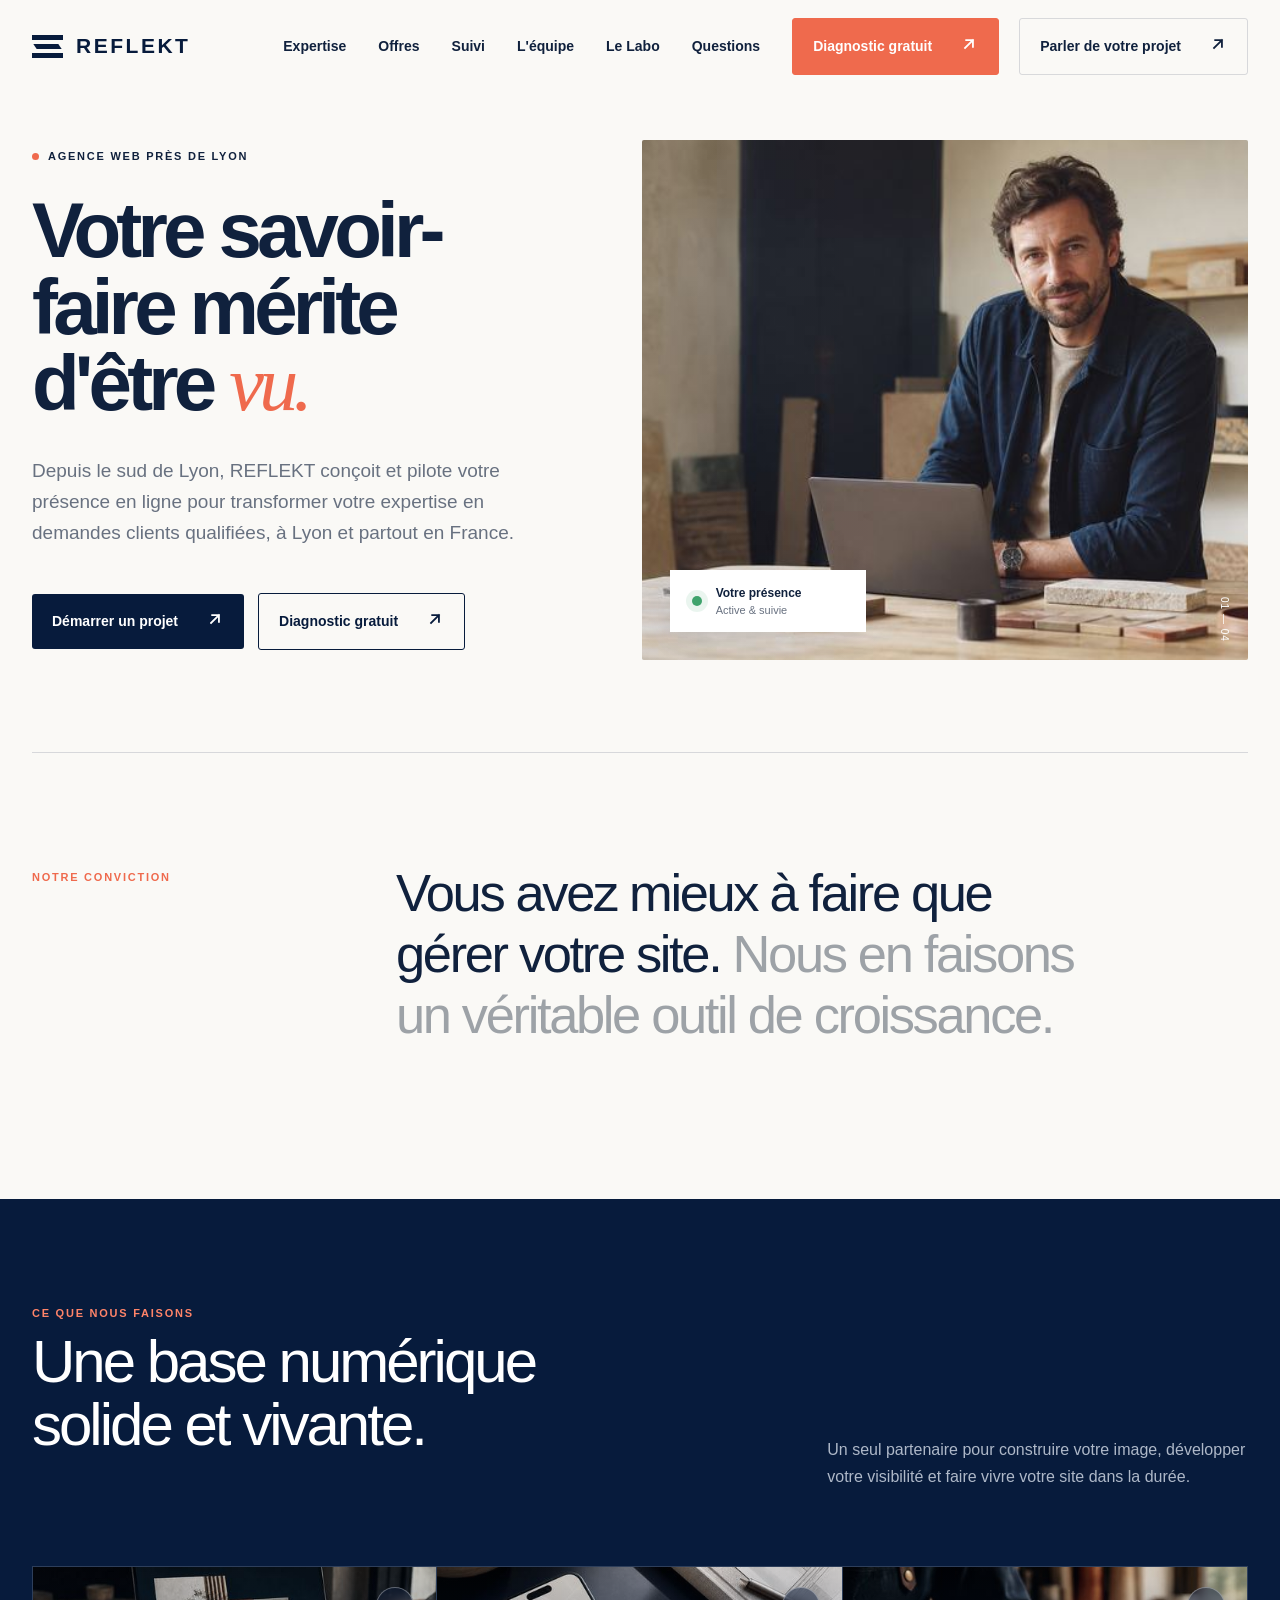
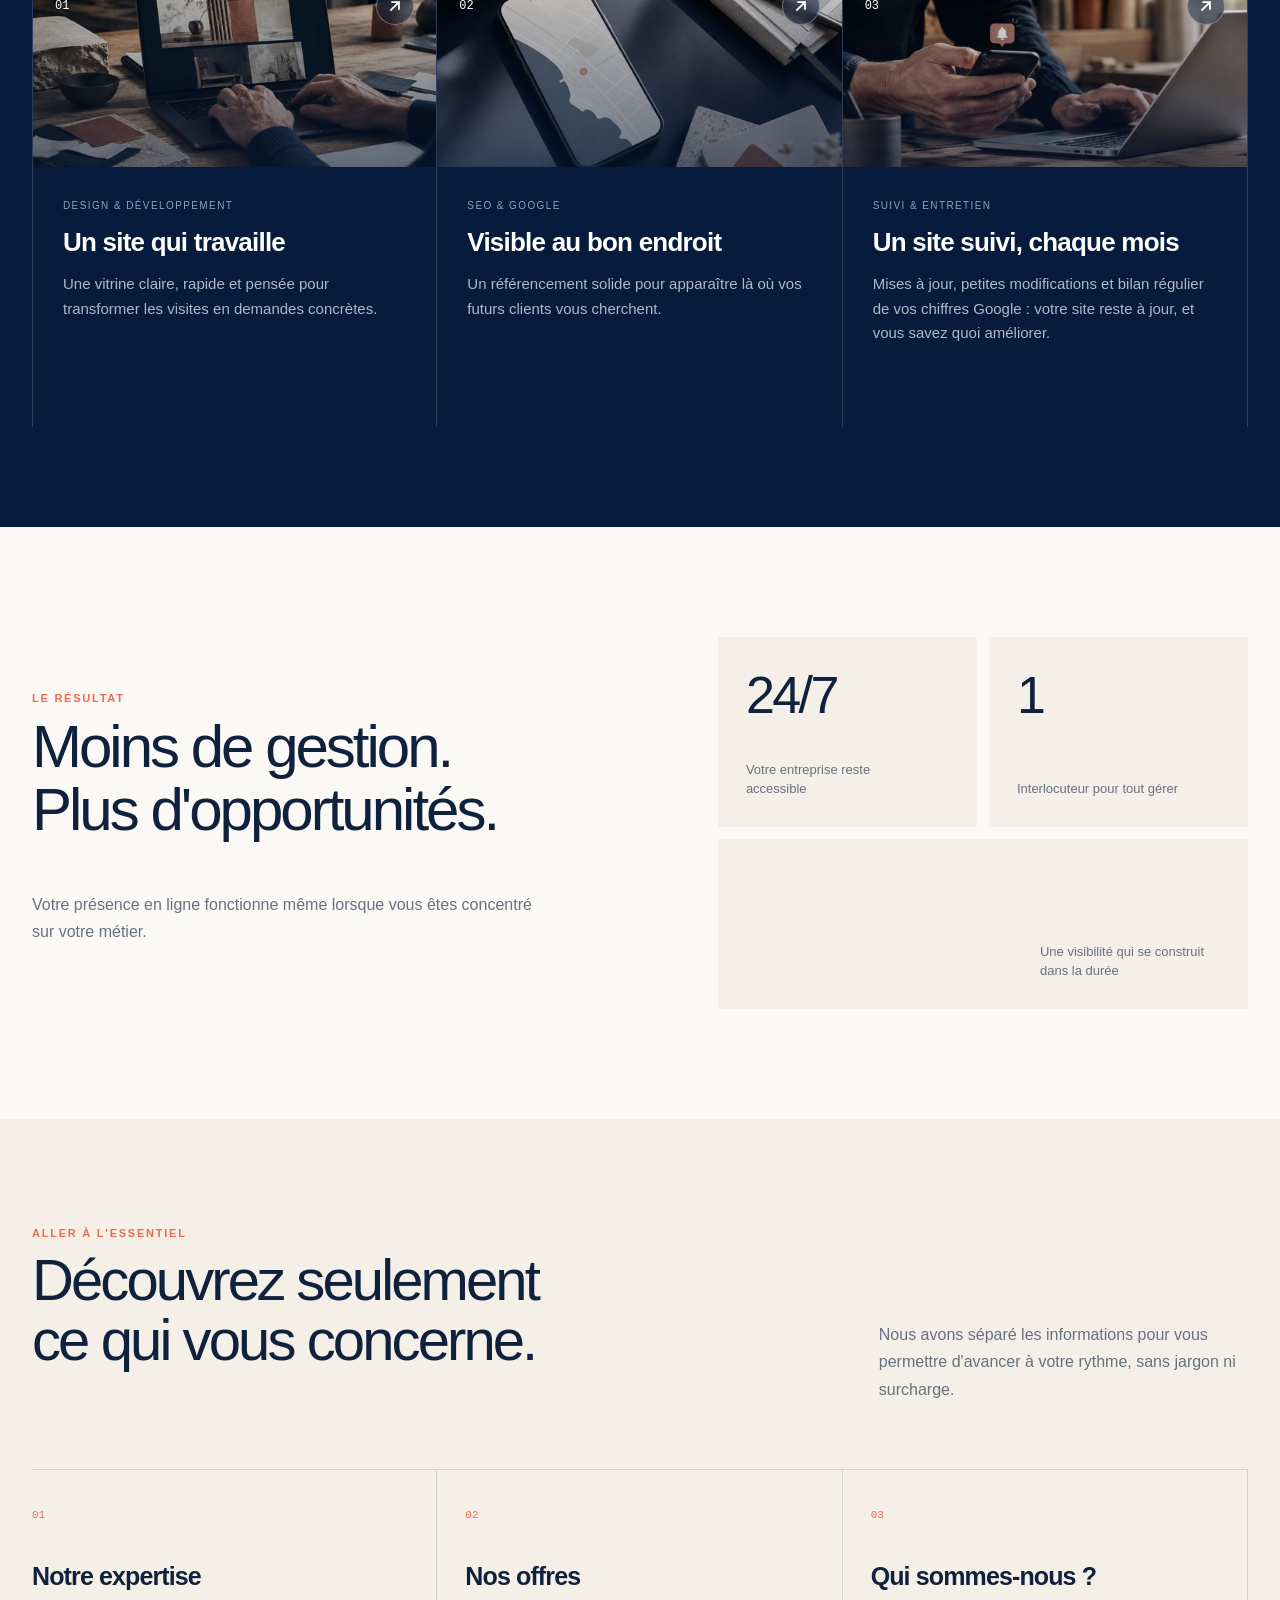
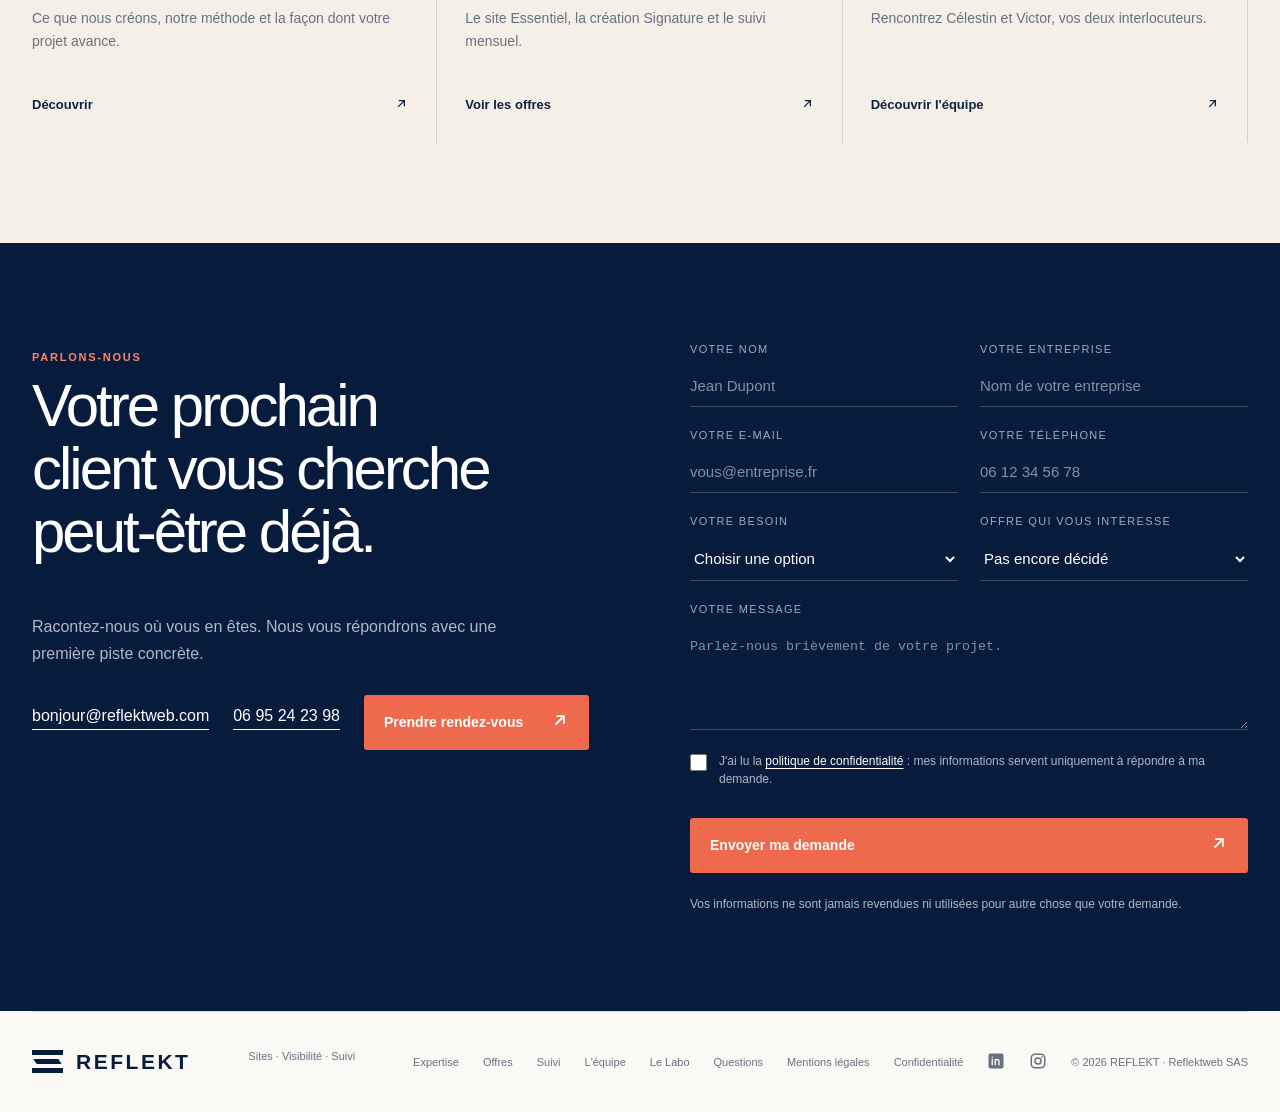
==== commit c46ac1ef: "Add files via upload" ====
--- a/index.html
+++ b/index.html
@@ -27,7 +27,7 @@
 <meta name="twitter:image" content="https://reflektweb.com/partage-reflekt.jpg">
 <meta name="twitter:title" content="Création de site internet près de Lyon · Reflekt">
 <meta name="twitter:description" content="Création de site internet près de Lyon et partout en France : un site clair, visible sur Google et suivi chaque mois par Reflekt.">
-<script type="application/ld+json">{"@context": "https://schema.org", "@type": "ProfessionalService", "@id": "https://reflektweb.com/#reflekt", "name": "Reflekt", "alternateName": ["Reflektweb", "Reflekt agence web"], "legalName": "Reflektweb", "logo": "https://reflektweb.com/icon-512.png", "image": "https://reflektweb.com/icon-512.png", "sameAs": ["https://www.linkedin.com/company/146960030/", "https://www.instagram.com/reflektweb/", "https://share.google/bvfIrp2sVPAEGe4Ng"], "url": "https://reflektweb.com/", "email": "bonjour@reflektweb.com", "telephone": "+33 6 95 24 23 98", "description": "Création de site internet près de Lyon et partout en France : un site clair, visible sur Google et suivi chaque mois par Reflekt.", "inLanguage": "fr-FR", "areaServed": [{"@type": "City", "name": "Lyon"}, {"@type": "City", "name": "Givors"}, {"@type": "AdministrativeArea", "name": "Auvergne-Rhône-Alpes"}, {"@type": "Country", "name": "France"}], "founder": [{"@type": "Person", "name": "Célestin Guitard"}, {"@type": "Person", "name": "Victor Gosselin"}], "hasOfferCatalog": {"@type": "OfferCatalog", "name": "Offres Reflekt", "itemListElement": [{"@type": "Offer", "name": "Site Essentiel", "description": "Site vitrine jusqu'à 5 pages", "priceSpecification": {"@type": "PriceSpecification", "price": 990, "priceCurrency": "EUR", "valueAddedTaxIncluded": false}}, {"@type": "Offer", "name": "Site Signature", "description": "Site sur mesure, sur devis", "priceSpecification": {"@type": "PriceSpecification", "minPrice": 1200, "priceCurrency": "EUR", "valueAddedTaxIncluded": false}}, {"@type": "Offer", "name": "Suivi Technique", "priceSpecification": {"@type": "UnitPriceSpecification", "price": 39, "priceCurrency": "EUR", "unitText": "mois", "valueAddedTaxIncluded": false}}, {"@type": "Offer", "name": "Suivi Technique (annuel)", "priceSpecification": {"@type": "UnitPriceSpecification", "price": 360, "priceCurrency": "EUR", "unitText": "an", "valueAddedTaxIncluded": false}}, {"@type": "Offer", "name": "Suivi Pilotage", "priceSpecification": {"@type": "UnitPriceSpecification", "price": 89, "priceCurrency": "EUR", "unitText": "mois", "valueAddedTaxIncluded": false}}, {"@type": "Offer", "name": "Suivi Pilotage (annuel)", "priceSpecification": {"@type": "UnitPriceSpecification", "price": 900, "priceCurrency": "EUR", "unitText": "an", "valueAddedTaxIncluded": false}}, {"@type": "Offer", "name": "Suivi Croissance", "priceSpecification": {"@type": "UnitPriceSpecification", "price": 179, "priceCurrency": "EUR", "unitText": "mois", "valueAddedTaxIncluded": false}}, {"@type": "Offer", "name": "Suivi Croissance (annuel)", "priceSpecification": {"@type": "UnitPriceSpecification", "price": 1800, "priceCurrency": "EUR", "unitText": "an", "valueAddedTaxIncluded": false}}]}}</script><script type="application/ld+json">{"@context": "https://schema.org", "@type": "WebSite", "@id": "https://reflektweb.com/#site", "name": "Reflekt", "alternateName": ["Reflektweb", "reflektweb.com"], "url": "https://reflektweb.com/", "inLanguage": "fr-FR", "publisher": {"@id": "https://reflektweb.com/#reflekt"}}</script>
+<script type="application/ld+json">{"@context": "https://schema.org", "@type": "ProfessionalService", "@id": "https://reflektweb.com/#reflekt", "name": "Reflekt", "alternateName": ["Reflektweb", "Reflekt agence web"], "legalName": "Reflektweb", "logo": "https://reflektweb.com/icon-512.png", "image": "https://reflektweb.com/icon-512.png", "sameAs": ["https://www.linkedin.com/company/146960030/", "https://www.instagram.com/reflektweb/", "https://share.google/bvfIrp2sVPAEGe4Ng"], "url": "https://reflektweb.com/", "email": "bonjour@reflektweb.com", "telephone": "+33 6 95 24 23 98", "description": "Création de site internet près de Lyon et partout en France : un site clair, visible sur Google et suivi chaque mois par Reflekt.", "inLanguage": "fr-FR", "areaServed": [{"@type": "City", "name": "Lyon"}, {"@type": "AdministrativeArea", "name": "Auvergne-Rhône-Alpes"}, {"@type": "Country", "name": "France"}], "founder": [{"@type": "Person", "name": "Célestin Guitard"}, {"@type": "Person", "name": "Victor Gosselin"}], "hasOfferCatalog": {"@type": "OfferCatalog", "name": "Offres Reflekt", "itemListElement": [{"@type": "Offer", "name": "Site Essentiel", "description": "Site vitrine jusqu'à 5 pages", "priceSpecification": {"@type": "PriceSpecification", "price": 990, "priceCurrency": "EUR", "valueAddedTaxIncluded": false}}, {"@type": "Offer", "name": "Site Signature", "description": "Site sur mesure, sur devis", "priceSpecification": {"@type": "PriceSpecification", "minPrice": 1200, "priceCurrency": "EUR", "valueAddedTaxIncluded": false}}, {"@type": "Offer", "name": "Suivi Technique", "priceSpecification": {"@type": "UnitPriceSpecification", "price": 39, "priceCurrency": "EUR", "unitText": "mois", "valueAddedTaxIncluded": false}}, {"@type": "Offer", "name": "Suivi Technique (annuel)", "priceSpecification": {"@type": "UnitPriceSpecification", "price": 360, "priceCurrency": "EUR", "unitText": "an", "valueAddedTaxIncluded": false}}, {"@type": "Offer", "name": "Suivi Pilotage", "priceSpecification": {"@type": "UnitPriceSpecification", "price": 89, "priceCurrency": "EUR", "unitText": "mois", "valueAddedTaxIncluded": false}}, {"@type": "Offer", "name": "Suivi Pilotage (annuel)", "priceSpecification": {"@type": "UnitPriceSpecification", "price": 900, "priceCurrency": "EUR", "unitText": "an", "valueAddedTaxIncluded": false}}, {"@type": "Offer", "name": "Suivi Croissance", "priceSpecification": {"@type": "UnitPriceSpecification", "price": 179, "priceCurrency": "EUR", "unitText": "mois", "valueAddedTaxIncluded": false}}, {"@type": "Offer", "name": "Suivi Croissance (annuel)", "priceSpecification": {"@type": "UnitPriceSpecification", "price": 1800, "priceCurrency": "EUR", "unitText": "an", "valueAddedTaxIncluded": false}}]}}</script><script type="application/ld+json">{"@context": "https://schema.org", "@type": "WebSite", "@id": "https://reflektweb.com/#site", "name": "Reflekt", "alternateName": ["Reflektweb", "reflektweb.com"], "url": "https://reflektweb.com/", "inLanguage": "fr-FR", "publisher": {"@id": "https://reflektweb.com/#reflekt"}}</script>
 <link rel="stylesheet" href="assets/site.css">
 </head>
 <body data-page="accueil">
@@ -43,7 +43,7 @@
 
 <main class="page active" id="page-accueil">
   <header class="hero shell entrance-hero" id="top">
-    <div class="hero-copy"><p class="eyebrow"><span></span> Agence web près de Lyon</p><h1>Votre savoir-faire mérite d'être <em>vu.</em></h1><p class="hero-lead">Depuis le sud de Lyon, REFLEKT conçoit et pilote votre présence en ligne pour transformer votre expertise en demandes clients qualifiées, de Givors à Lyon et partout en France.</p><div class="hero-actions"><a href="#contact" class="button primary" data-page="accueil" data-scroll="contact">Démarrer un projet <span><svg class="ico-arrow" viewBox="0 0 16 16" width="1em" height="1em" aria-hidden="true" focusable="false"><path d="M4.5 11.5L11.5 4.5M5.5 4.5h6v6" fill="none" stroke="currentColor" stroke-width="1.6" stroke-linecap="square"/></svg></span></a><a href="/?offre=diagnostic&amp;depuis=accueil#contact" class="button outline-button diag-btn" data-page="accueil" data-scroll="contact" data-offer="diagnostic">Diagnostic gratuit <span><svg class="ico-arrow" viewBox="0 0 16 16" width="1em" height="1em" aria-hidden="true" focusable="false"><path d="M4.5 11.5L11.5 4.5M5.5 4.5h6v6" fill="none" stroke="currentColor" stroke-width="1.6" stroke-linecap="square"/></svg></span></a></div></div>
+    <div class="hero-copy"><p class="eyebrow"><span></span> Agence web près de Lyon</p><h1>Votre savoir-faire mérite d'être <em>vu.</em></h1><p class="hero-lead">Depuis le sud de Lyon, REFLEKT conçoit et pilote votre présence en ligne pour transformer votre expertise en demandes clients qualifiées, à Lyon et partout en France.</p><div class="hero-actions"><a href="#contact" class="button primary" data-page="accueil" data-scroll="contact">Démarrer un projet <span><svg class="ico-arrow" viewBox="0 0 16 16" width="1em" height="1em" aria-hidden="true" focusable="false"><path d="M4.5 11.5L11.5 4.5M5.5 4.5h6v6" fill="none" stroke="currentColor" stroke-width="1.6" stroke-linecap="square"/></svg></span></a><a href="/?offre=diagnostic&amp;depuis=accueil#contact" class="button outline-button diag-btn" data-page="accueil" data-scroll="contact" data-offer="diagnostic">Diagnostic gratuit <span><svg class="ico-arrow" viewBox="0 0 16 16" width="1em" height="1em" aria-hidden="true" focusable="false"><path d="M4.5 11.5L11.5 4.5M5.5 4.5h6v6" fill="none" stroke="currentColor" stroke-width="1.6" stroke-linecap="square"/></svg></span></a></div></div>
     <div class="hero-visual"><img fetchpriority="high" decoding="async" src="assets/img/entrepreneur-dans-son-atelier-accompagne-par-reflekt.jpg" alt="Entrepreneur dans son atelier, accompagné par REFLEKT"/><div class="hero-card"><span class="pulse"></span><div><b>Votre présence</b><small>Active &amp; suivie</small></div></div><div class="hero-index">01 — 04</div></div>
   </header>
   <section class="statement shell scroll-reveal"><p class="section-label">Notre conviction</p><h2>Vous avez mieux à faire que gérer votre site. <span>Nous en faisons un véritable outil de croissance.</span></h2></section>
